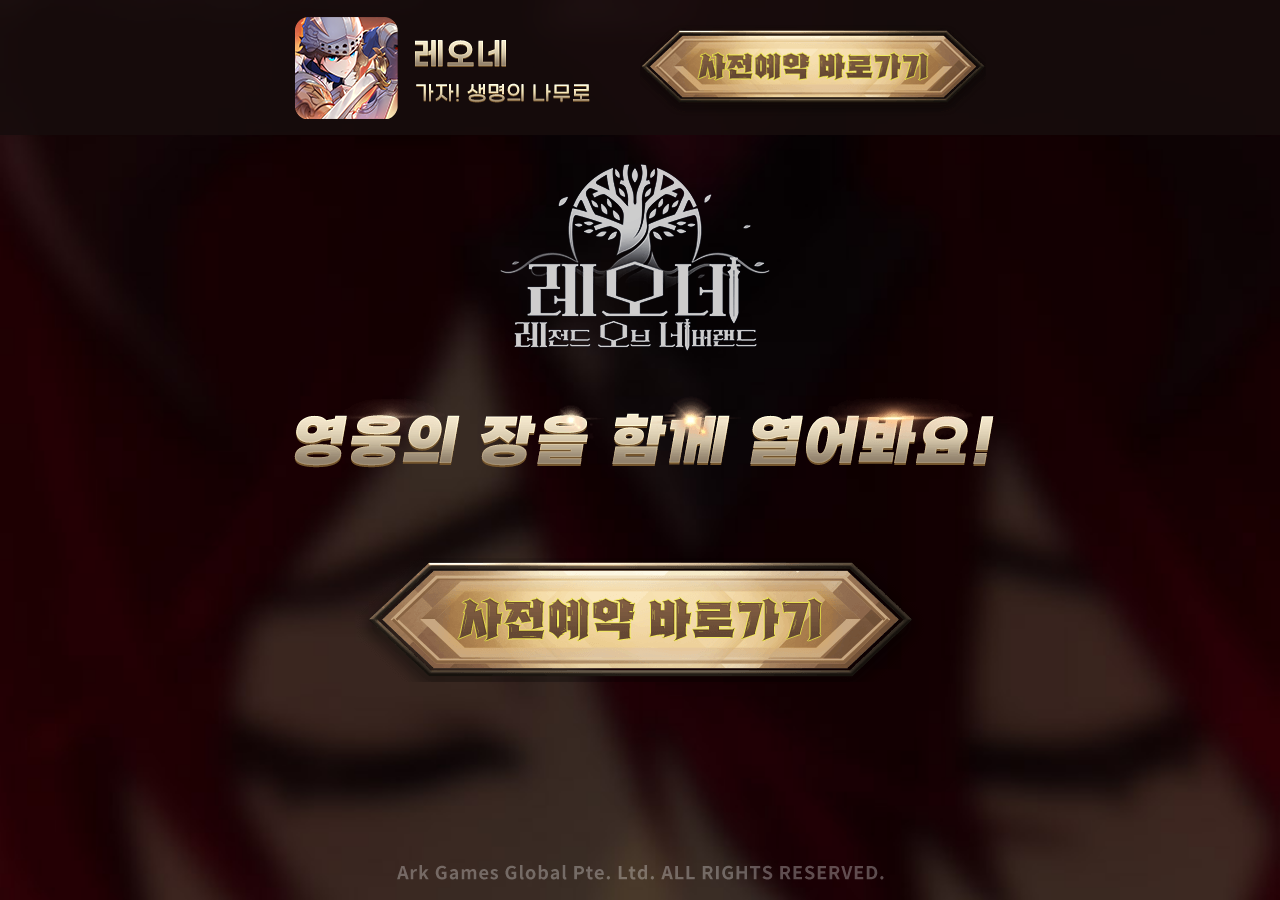
==== index.html @ 6c40077b "2" ====
﻿<!DOCTYPE html>
<html>

<head>
  <meta charset="utf-8">
  <meta http-equiv="X-UA-Compatible" content="IE=edge">
  <meta name="viewport" content="width=device-width, initial-scale=1.0, maximum-scale=1.0, user-scalable=no">
  <link href="css/animate.min.css" rel="stylesheet">
  <link href="css/common.css" rel="stylesheet">
  <link href="css/colorbox.css" rel="stylesheet">
  <link rel="shortcut icon" href="images/favicon.ico"/>
  <title>444레오네: 레전드 오브 네버랜드</title>
  <meta name="keywords" content="" />
  <meta name="description" content="" />
</head>
<body>    
<div class="part1_main">
  <div class="main_show">
    <video x5-video-player-type="h5-page" x5-playsinline="true" webkit-playsinline playsinline muted autoplay loop class="bgvideo video bg-video">
      <source src="media/video_jg.mp4" type="video/mp4">
    </video> 
 
    <div class="part1_header">
      <div class="header_icon"><img src="images/header_icon.png"></div>
      <div class="header_btn_small"><a href="#"><img src="images/header_btn_small.png"></a></div>
    </div>
    <div class="part1_logo animate__animated  animate__zoomIn"><img src="images/part1_logo.png"></div>
    <div class="part1_center">
      <!-- <div class="part1_video_btn animate__animated animate__fadeInUp">
        <a class="part1_video_play video1" id="playbtn" href="https://www.youtube.com/embed/thf3JNxwpdU/?autoplay=1&loop=1;controls=0&amp;showinfo=0&fmt=22"><div><span></span></div></a> 
      </div> -->
      <div class="part1_solgen  animate__animated animate__fadeInUp" ><img src="images/part1_solgen.png"></div>
      <div class="part1_btn ani  animate__animated animate__fadeInUp"  swiper-animate-effect="fadeInDown" swiper-animate-duration="0.5S" swiper-animate-delay="0.45s">
        <a href="#"><img src="images/part1_btn.png"></a>
      </div>
    </div>
  
    <div class="part1_footer"><img src="images/part1_footer.png"></div>
  </div>
</div>  
  <script src="js/jquery-3.4.1.min.js"></script>
  <script src="js/qiehuan.js"></script>
  <script src="js/jquery.colorbox.js"></script>
</body>
</html>
---- css/common.css ----
*{margin:0;padding:0;box-sizing:border-box}
ul{list-style:none}
ul,ol,li{list-style:none;margin:0;padding:0}
h1,h2,h3,h4,h5,h6{font-weight:normal}
button{border:none;outline:none}
a{margin:0;padding:0;border:0;text-decoration:none;outline:none;border:none}
ins{background-color:#ff9;color:#000;text-decoration:none}
mark{background-color:#ff9;color:#000;font-style:italic;font-weight:bold}
del{text-decoration:line-through}
input,select,textarea{vertical-align:middle;border:none;margin:0;padding:0;outline:none}
input:focus,.select:focus,textarea:focus{outline:none}
textarea,select,input{-webkit-appearance:none;-moz-appearance:none;-o-appearance:none;-ms-appearance:none;appearance:none}
em{font-style:normal}
.hidden{display:none}
hr{line-height:1;height:1px;background:none;border-top:1px dashed #9F9F9F;border-bottom:1px dashed #fff}
img{border:0;margin:0;padding:0}
html{min-height:100%;overflow:auto;position:relative;z-index:1;background:#fff;}
a{text-decoration:none;cursor:pointer}
.clearfix:before,.clearfix:after{display:table;content:""}
.clearfix:after{clear:both}
.clearfix{*zoom:1}
h2.mr_4{margin-bottom:40px}
input::-webkit-input-placeholder{color:#b57a65}
input::-moz-placeholder{color:#b57a65}
input:-moz-placeholder{color:#b57a65}
input:-ms-input-placeholder{color:#b57a65}
input[type=number]{-moz-appearance:textfield}
input[type=number]::-webkit-inner-spin-button,input[type=number]::-webkit-outer-spin-button{-webkit-appearance:none}
::-webkit-scrollbar{width:10px}
::-webkit-scrollbar-track{background-color:rgba(0,0,0,0.3);width:10px;height:100%;padding:100px}
::-webkit-scrollbar-thumb{background:#fff;height:20%;border-radius:10px}
.hand{cursor:pointer;transition:all .6s;}
body{position:relative;-webkit-text-size-adjust:none;color:#fff;font-size:24px;}
html,body{ -webkit-tap-highlight-color: transparent;width:100%;height:100%;overflow-x: hidden; }/*åŽ»é™¤appleè®¾å¤‡ç‚¹å‡»åº•è‰²*/

/*part*/
.part1_main{position:relative;height:100%;width:100%;background:#fff;overflow:hidden;}
.main_show{width:100%;height:100%;background:url(../images/phone_part01.jpg) no-repeat;background-size:cover; position: relative;} 
.bg-video{width:100%;height:100%;display:block;position:absolute;top:0;left:0;object-fit:cover;}

.part1_header{background:rgba(23,12,12,0.88);height:1.35rem; position: absolute; top:0;left:0;width:100%;display: flex; justify-content: center; align-items: center;}
.header_icon{height:1.08rem;}
.header_icon img{width:3.26rem;height:1.08rem;margin-right: 0.2rem; }
.header_btn_small img{width:3.46rem;height:1.05rem;}

.part1_logo{position: absolute; top:1.2rem;width:3.11rem;left:50%;margin-left:-1.55rem;
  --animate-duration: 1s;
  --animate-delay: 0s;}
.part1_logo img{width:3.11rem;height:2.63rem;}

.part1_center{position: absolute;width:7.5rem;display: flex; justify-content: center;left:50%;margin-left:-3.75rem;bottom:2.18rem;flex-direction: column;}
.part1_solgen{width:7.5rem;margin-bottom:0.5rem;
  --animate-duration: 2s;
  --animate-delay: 0.4s;}
.part1_solgen  img{width:7.5rem;height:1.08rem;}
/* .part1_video_play{width:7.5rem;height:1.42rem;overflow:hidden;cursor:pointer;background: url(../images/part1_video_play_bg.png) no-repeat center center;background-size: 100% 100%}
.part1_video_play:hover{background: url(../images/part1_video_play_bg.png) no-repeat center center;background-size: 100% 100%;transform:scale(1.1);transition: all 0.3s;}
.part1_video_play span{display: block;width:7.5rem;height:1.42rem;background: url(../images/part1_video_play_btn.png) no-repeat center center;background-size: 100% 100%;-webkit-animation:circle 5s infinite linear;animation:circle 5s infinite linear;}
.part1_video_btn{position: relative;width:7.5rem;height:1.42rem;display: flex;justify-content: center;margin-bottom: 0.3rem;
  --animate-duration: 2s;
  --animate-delay: 0.6s;
} */
.part1_btn{width:7.5rem;height: 1.24rem;
  --animate-duration: 2s;
  --animate-delay: 0.8s;}
.part1_btn  img{width:7.5rem;height: 1.24rem;-webkit-animation: magnify .6s linear infinite alternate;	-moz-animation: magnify .6s linear infinite alternate;	animation: magnify .6s linear infinite alternate;}
.part1_footer{position:absolute;width:7.5rem;display: flex; justify-content: center;bottom:0rem; left:50%;margin-left:-3.75rem;}
.part1_footer img{width:7.5rem;height:0.51rem;}



/* animation: arrowAn 0.8s infinite; */

.part1_btn img{
-webkit-animation: magnify .6s linear infinite alternate;
-moz-animation: magnify .6s linear infinite alternate;
animation: magnify .6s linear infinite alternate;
}

@-webkit-keyframes magnify {
  0% {
  -webkit-transform: scale(0.96);
}
100% {
  -webkit-transform: scale(1);
}
}
@-moz-keyframes magnify {
  0% {
  -moz-transform: scale(1);
}
100% {
  -moz-transform: scale(0.96);
}
}
@keyframes magnify {
  0% {
  transform: scale(1);
}
100% {
  transform: scale(0.96);
}
}

@keyframes arrowAn {
  0%,100% {opacity:0.8;transform:translateY(0.1rem);}
  50% {opacity:1; transform:translateY(0);}
}
@-webkit-keyframes circle{0%{ transform:rotate(0deg); }100%{ transform:rotate(360deg); }}
@keyframes circle{0%{ transform:rotate(0deg); }100%{ transform:rotate(360deg); }}

@keyframes circleAn {
  100% {transform:rotate(720deg);}
}
---- css/colorbox.css ----
/*
    Colorbox Core Style:
    The following CSS is consistent between example themes and should not be altered.
*/
#colorbox, #cboxOverlay, #cboxWrapper{position:absolute; top:0; left:0; z-index:999999; overflow:hidden; -webkit-transform: translate3d(0,0,0);}
#cboxWrapper {max-width:none;}
#cboxOverlay{position:fixed; width:100%; height:100%;}
#cboxMiddleLeft, #cboxBottomLeft{clear:left;}
#cboxContent{position:relative;}
#cboxLoadedContent{overflow:hidden; -webkit-overflow-scrolling: touch;}
#cboxTitle{margin:0;}
#cboxLoadingOverlay, #cboxLoadingGraphic{position:absolute; top:0; left:0; width:100%; height:100%;}
#cboxPrevious, #cboxNext, #cboxClose, #cboxSlideshow{cursor:pointer;}
.cboxPhoto{float:left; margin:auto; border:0; display:block; max-width:none; -ms-interpolation-mode:bicubic;}
.cboxIframe{width:100%; height:100%; display:block; border:0; padding:0; margin:0;}
#colorbox, #cboxContent, #cboxLoadedContent{box-sizing:content-box; -moz-box-sizing:content-box; -webkit-box-sizing:content-box;}

/* 
    User Style:
    Change the following styles to modify the appearance of Colorbox.  They are
    ordered & tabbed in a way that represents the nesting of the generated HTML.
*/
#cboxOverlay{background:#000; opacity: 0.9; filter: alpha(opacity = 90);}
#colorbox{outline:0;}
    #cboxContent{margin-top:32px; overflow:visible;/* background:#000;*/}
      /*  .cboxIframe{background:#fff;}*/
        #cboxError{padding:50px; border:1px solid #ccc;}
        #cboxLoadedContent{/*background:#000;*/ padding:1px;}
        #cboxLoadingGraphic{background:url(images/loading.gif) no-repeat center center;}
        #cboxLoadingOverlay{background:#000;}
        #cboxTitle{position:absolute; top:-22px; left:0; color:#000;}
        #cboxCurrent{position:absolute; top:-22px; right:205px; text-indent:-9999px;}

        /* these elements are buttons, and may need to have additional styles reset to avoid unwanted base styles */
        #cboxPrevious, #cboxNext, #cboxSlideshow, #cboxClose {border:0; padding:0; margin:0; overflow:visible; text-indent:-9999px; width:20px; height:20px; position:absolute; top:-20px; background: url(../images/controls.png) no-repeat 0 0;}
        
        /* avoid outlines on :active (mouseclick), but preserve outlines on :focus (tabbed navigating) */
        #cboxPrevious:active, #cboxNext:active, #cboxSlideshow:active, #cboxClose:active {outline:0;}

        #cboxPrevious{background-position:0px 0px; right:44px;}
        #cboxPrevious:hover{background-position:0px -25px;}
        #cboxNext{background-position:-25px 0px; right:22px;}
        #cboxNext:hover{background-position:-25px -25px;}
        #cboxClose{background-position:-50px 0px; right:0;}
        #cboxClose:hover{background-position:-50px -25px;}
        .cboxSlideshow_on #cboxPrevious, .cboxSlideshow_off #cboxPrevious{right:66px;}
        .cboxSlideshow_on #cboxSlideshow{background-position:-75px -25px; right:44px;}
        .cboxSlideshow_on #cboxSlideshow:hover{background-position:-100px -25px;}
        .cboxSlideshow_off #cboxSlideshow{background-position:-100px 0px; right:44px;}
        .cboxSlideshow_off #cboxSlideshow:hover{background-position:-75px -25px;}
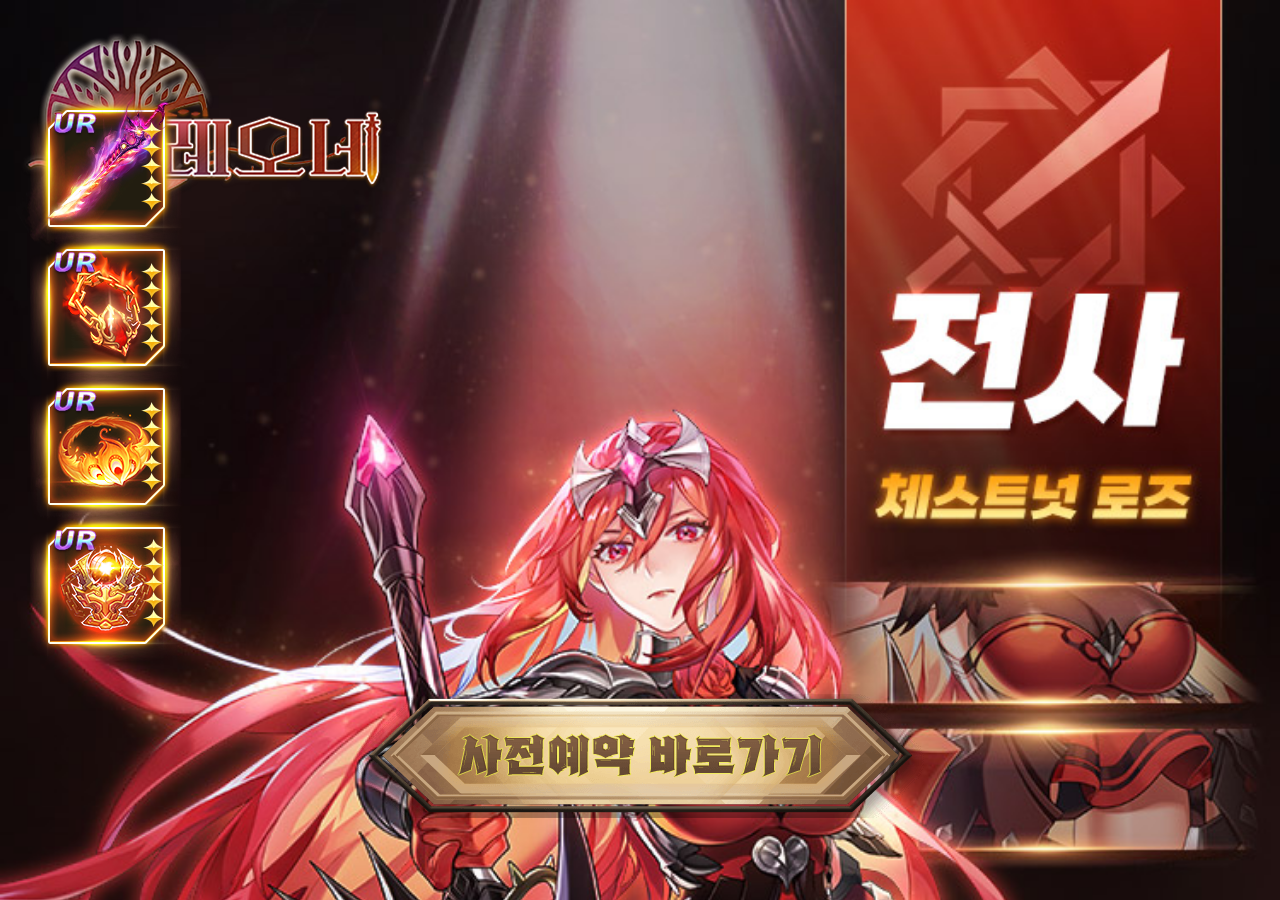
==== commit 3088eda5: "2" ====
--- a/index.html
+++ b/index.html
@@ -9,33 +9,20 @@
   <link href="css/common.css" rel="stylesheet">
   <link href="css/colorbox.css" rel="stylesheet">
   <link rel="shortcut icon" href="images/favicon.ico"/>
-  <title>444레오네: 레전드 오브 네버랜드</title>
+  <title>레오네: 레전드 오브 네버랜드</title>
   <meta name="keywords" content="" />
   <meta name="description" content="" />
 </head>
 <body>    
 <div class="part1_main">
   <div class="main_show">
-    <video x5-video-player-type="h5-page" x5-playsinline="true" webkit-playsinline playsinline muted autoplay loop class="bgvideo video bg-video">
-      <source src="media/video_jg.mp4" type="video/mp4">
-    </video> 
- 
-    <div class="part1_header">
-      <div class="header_icon"><img src="images/header_icon.png"></div>
-      <div class="header_btn_small"><a href="#"><img src="images/header_btn_small.png"></a></div>
-    </div>
-    <div class="part1_logo animate__animated  animate__zoomIn"><img src="images/part1_logo.png"></div>
+    <div class="part1_logo animate__animated  animate__zoomIn"><img src="images/sly_big_logo.png"></div>
     <div class="part1_center">
-      <!-- <div class="part1_video_btn animate__animated animate__fadeInUp">
-        <a class="part1_video_play video1" id="playbtn" href="https://www.youtube.com/embed/thf3JNxwpdU/?autoplay=1&loop=1;controls=0&amp;showinfo=0&fmt=22"><div><span></span></div></a> 
-      </div> -->
-      <div class="part1_solgen  animate__animated animate__fadeInUp" ><img src="images/part1_solgen.png"></div>
       <div class="part1_btn ani  animate__animated animate__fadeInUp"  swiper-animate-effect="fadeInDown" swiper-animate-duration="0.5S" swiper-animate-delay="0.45s">
         <a href="#"><img src="images/part1_btn.png"></a>
       </div>
     </div>
-  
-    <div class="part1_footer"><img src="images/part1_footer.png"></div>
+    <div class="part1_feature"><img src="images/sly_big_feature.png"></div>
   </div>
 </div>  
   <script src="js/jquery-3.4.1.min.js"></script>
--- a/css/common.css
+++ b/css/common.css
@@ -35,24 +35,30 @@
 
 /*part*/
 .part1_main{position:relative;height:100%;width:100%;background:#fff;overflow:hidden;}
-.main_show{width:100%;height:100%;background:url(../images/phone_part01.jpg) no-repeat;background-size:cover; position: relative;} 
-.bg-video{width:100%;height:100%;display:block;position:absolute;top:0;left:0;object-fit:cover;}
+.main_show{width:100%;height:100%;background:url(../images/sly_big_bg.jpg) no-repeat;background-size:cover; position: relative;} 
+
 
 .part1_header{background:rgba(23,12,12,0.88);height:1.35rem; position: absolute; top:0;left:0;width:100%;display: flex; justify-content: center; align-items: center;}
 .header_icon{height:1.08rem;}
 .header_icon img{width:3.26rem;height:1.08rem;margin-right: 0.2rem; }
 .header_btn_small img{width:3.46rem;height:1.05rem;}
 
-.part1_logo{position: absolute; top:1.2rem;width:3.11rem;left:50%;margin-left:-1.55rem;
+.part1_logo{position: absolute; top:0.26rem;left:0.17rem;
   --animate-duration: 1s;
   --animate-delay: 0s;}
-.part1_logo img{width:3.11rem;height:2.63rem;}
+.part1_logo img{width:3.82rem;height:1.9rem;}
+.part1_feature{position:absolute;width:2.16rem;left:0rem;bottom:2.32rem;}
+.part1_feature img{width:2.16rem;height:5.77rem;}
 
-.part1_center{position: absolute;width:7.5rem;display: flex; justify-content: center;left:50%;margin-left:-3.75rem;bottom:2.18rem;flex-direction: column;}
+
+
+
+
+.part1_center{position: absolute;width:7.5rem;display: flex; justify-content: center;left:50%;margin-left:-3.75rem;bottom:0.82rem;flex-direction: column;}
 .part1_solgen{width:7.5rem;margin-bottom:0.5rem;
   --animate-duration: 2s;
   --animate-delay: 0.4s;}
-.part1_solgen  img{width:7.5rem;height:1.08rem;}
+.part1_solgen  img{width:2.16rem;height:5.77rem;}
 /* .part1_video_play{width:7.5rem;height:1.42rem;overflow:hidden;cursor:pointer;background: url(../images/part1_video_play_bg.png) no-repeat center center;background-size: 100% 100%}
 .part1_video_play:hover{background: url(../images/part1_video_play_bg.png) no-repeat center center;background-size: 100% 100%;transform:scale(1.1);transition: all 0.3s;}
 .part1_video_play span{display: block;width:7.5rem;height:1.42rem;background: url(../images/part1_video_play_btn.png) no-repeat center center;background-size: 100% 100%;-webkit-animation:circle 5s infinite linear;animation:circle 5s infinite linear;}
@@ -64,8 +70,6 @@
   --animate-duration: 2s;
   --animate-delay: 0.8s;}
 .part1_btn  img{width:7.5rem;height: 1.24rem;-webkit-animation: magnify .6s linear infinite alternate;	-moz-animation: magnify .6s linear infinite alternate;	animation: magnify .6s linear infinite alternate;}
-.part1_footer{position:absolute;width:7.5rem;display: flex; justify-content: center;bottom:0rem; left:50%;margin-left:-3.75rem;}
-.part1_footer img{width:7.5rem;height:0.51rem;}
 
 
 
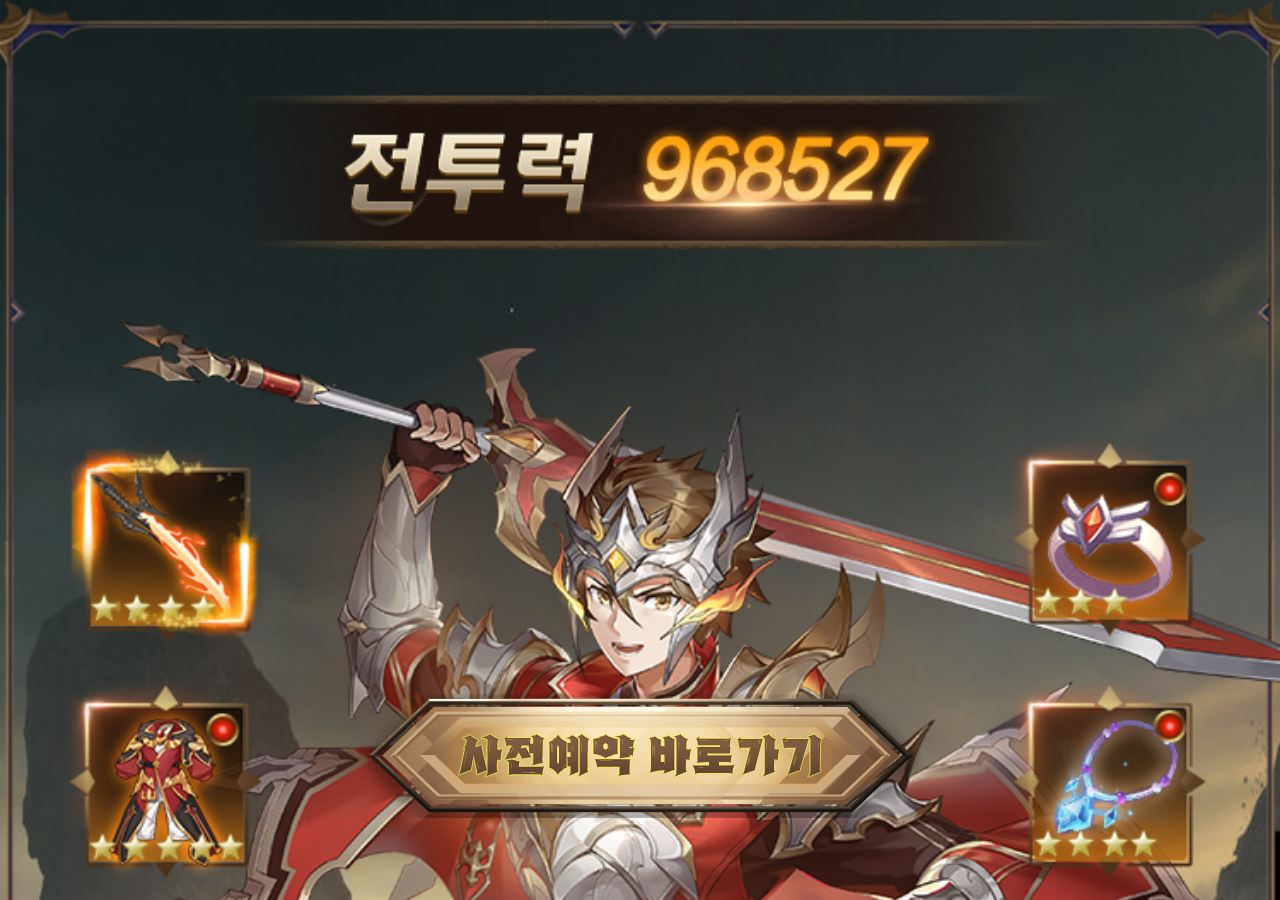
==== commit 9b8fce69: "2" ====
--- a/index.html
+++ b/index.html
@@ -16,13 +16,13 @@
 <body>    
 <div class="part1_main">
   <div class="main_show">
-    <div class="part1_logo animate__animated  animate__zoomIn"><img src="images/sly_big_logo.png"></div>
+    <!-- <div class="part1_logo animate__animated  animate__zoomIn"><img src="images/sly_big_logo.png"></div> -->
     <div class="part1_center">
       <div class="part1_btn ani  animate__animated animate__fadeInUp"  swiper-animate-effect="fadeInDown" swiper-animate-duration="0.5S" swiper-animate-delay="0.45s">
         <a href="#"><img src="images/part1_btn.png"></a>
       </div>
     </div>
-    <div class="part1_feature"><img src="images/sly_big_feature.png"></div>
+    <!-- <div class="part1_feature"><img src="images/sly_big_feature.png"></div> -->
   </div>
 </div>  
   <script src="js/jquery-3.4.1.min.js"></script>
--- a/css/common.css
+++ b/css/common.css
@@ -35,7 +35,7 @@
 
 /*part*/
 .part1_main{position:relative;height:100%;width:100%;background:#fff;overflow:hidden;}
-.main_show{width:100%;height:100%;background:url(../images/sly_big_bg.jpg) no-repeat;background-size:cover; position: relative;} 
+.main_show{width:100%;height:100%;background:url(../images/zs_bg.jpg) no-repeat;background-size:cover; position: relative;} 
 
 
 .part1_header{background:rgba(23,12,12,0.88);height:1.35rem; position: absolute; top:0;left:0;width:100%;display: flex; justify-content: center; align-items: center;}
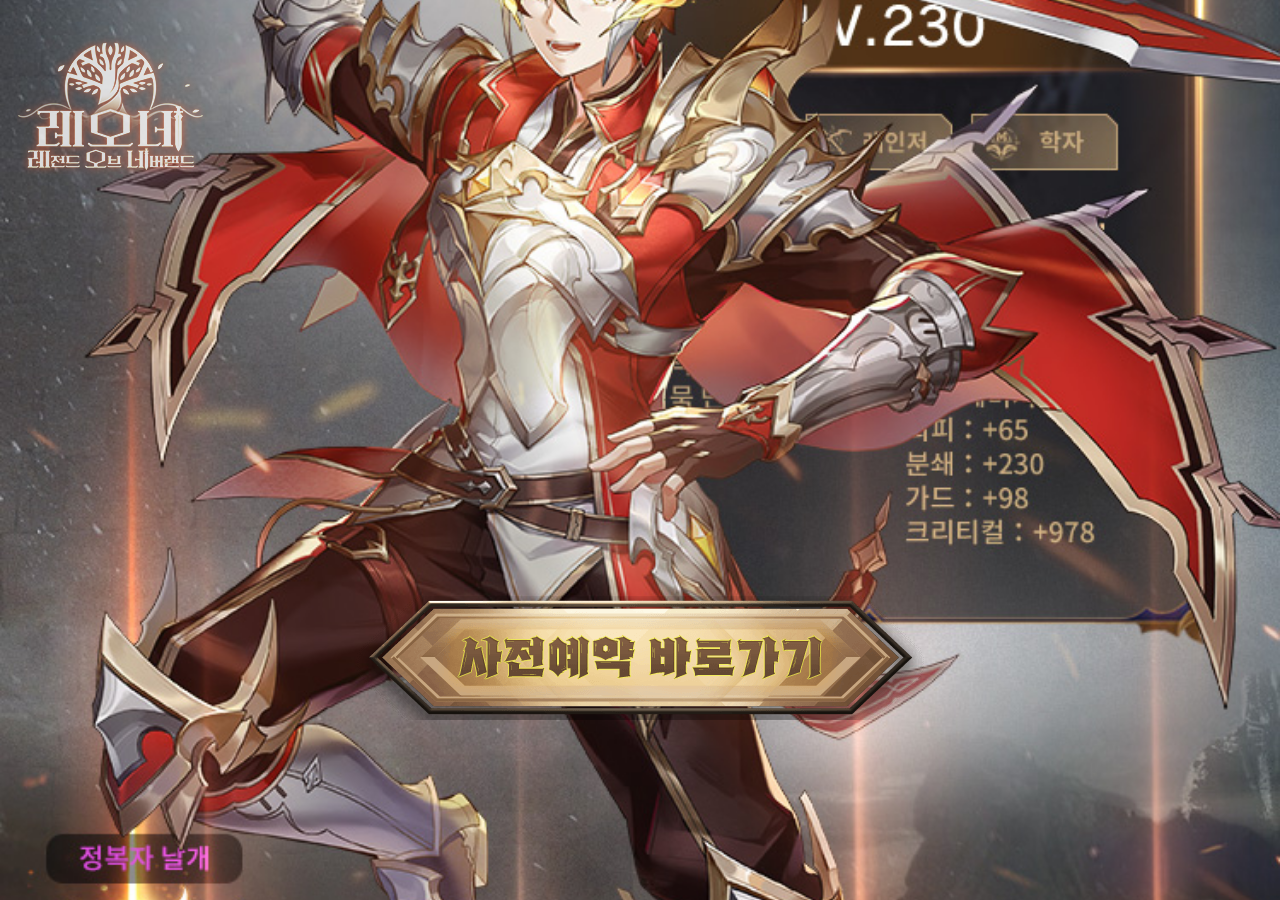
==== commit c2bf0bd9: "2" ====
--- a/index.html
+++ b/index.html
@@ -16,13 +16,12 @@
 <body>    
 <div class="part1_main">
   <div class="main_show">
-    <!-- <div class="part1_logo animate__animated  animate__zoomIn"><img src="images/sly_big_logo.png"></div> -->
+    <div class="part1_logo animate__animated  animate__zoomIn"><img src="images/zs_small_logo.png"></div>
     <div class="part1_center">
       <div class="part1_btn ani  animate__animated animate__fadeInUp"  swiper-animate-effect="fadeInDown" swiper-animate-duration="0.5S" swiper-animate-delay="0.45s">
         <a href="#"><img src="images/part1_btn.png"></a>
       </div>
     </div>
-    <!-- <div class="part1_feature"><img src="images/sly_big_feature.png"></div> -->
   </div>
 </div>  
   <script src="js/jquery-3.4.1.min.js"></script>
--- a/css/common.css
+++ b/css/common.css
@@ -35,7 +35,7 @@
 
 /*part*/
 .part1_main{position:relative;height:100%;width:100%;background:#fff;overflow:hidden;}
-.main_show{width:100%;height:100%;background:url(../images/zs_bg.jpg) no-repeat;background-size:cover; position: relative;} 
+.main_show{width:100%;height:100%;background:url(../images/zs_small_bg.jpg) no-repeat;background-size:cover; position: relative;background-position: center center;} 
 
 
 .part1_header{background:rgba(23,12,12,0.88);height:1.35rem; position: absolute; top:0;left:0;width:100%;display: flex; justify-content: center; align-items: center;}
@@ -46,7 +46,7 @@
 .part1_logo{position: absolute; top:0.26rem;left:0.17rem;
   --animate-duration: 1s;
   --animate-delay: 0s;}
-.part1_logo img{width:3.82rem;height:1.9rem;}
+.part1_logo img{width:1.91rem;height:1.54rem;}
 .part1_feature{position:absolute;width:2.16rem;left:0rem;bottom:2.32rem;}
 .part1_feature img{width:2.16rem;height:5.77rem;}
 
@@ -54,7 +54,7 @@
 
 
 
-.part1_center{position: absolute;width:7.5rem;display: flex; justify-content: center;left:50%;margin-left:-3.75rem;bottom:0.82rem;flex-direction: column;}
+.part1_center{position: absolute;width:7.5rem;display: flex; justify-content: center;left:50%;margin-left:-3.75rem;bottom:20%;flex-direction: column;height: 1.24rem;}
 .part1_solgen{width:7.5rem;margin-bottom:0.5rem;
   --animate-duration: 2s;
   --animate-delay: 0.4s;}
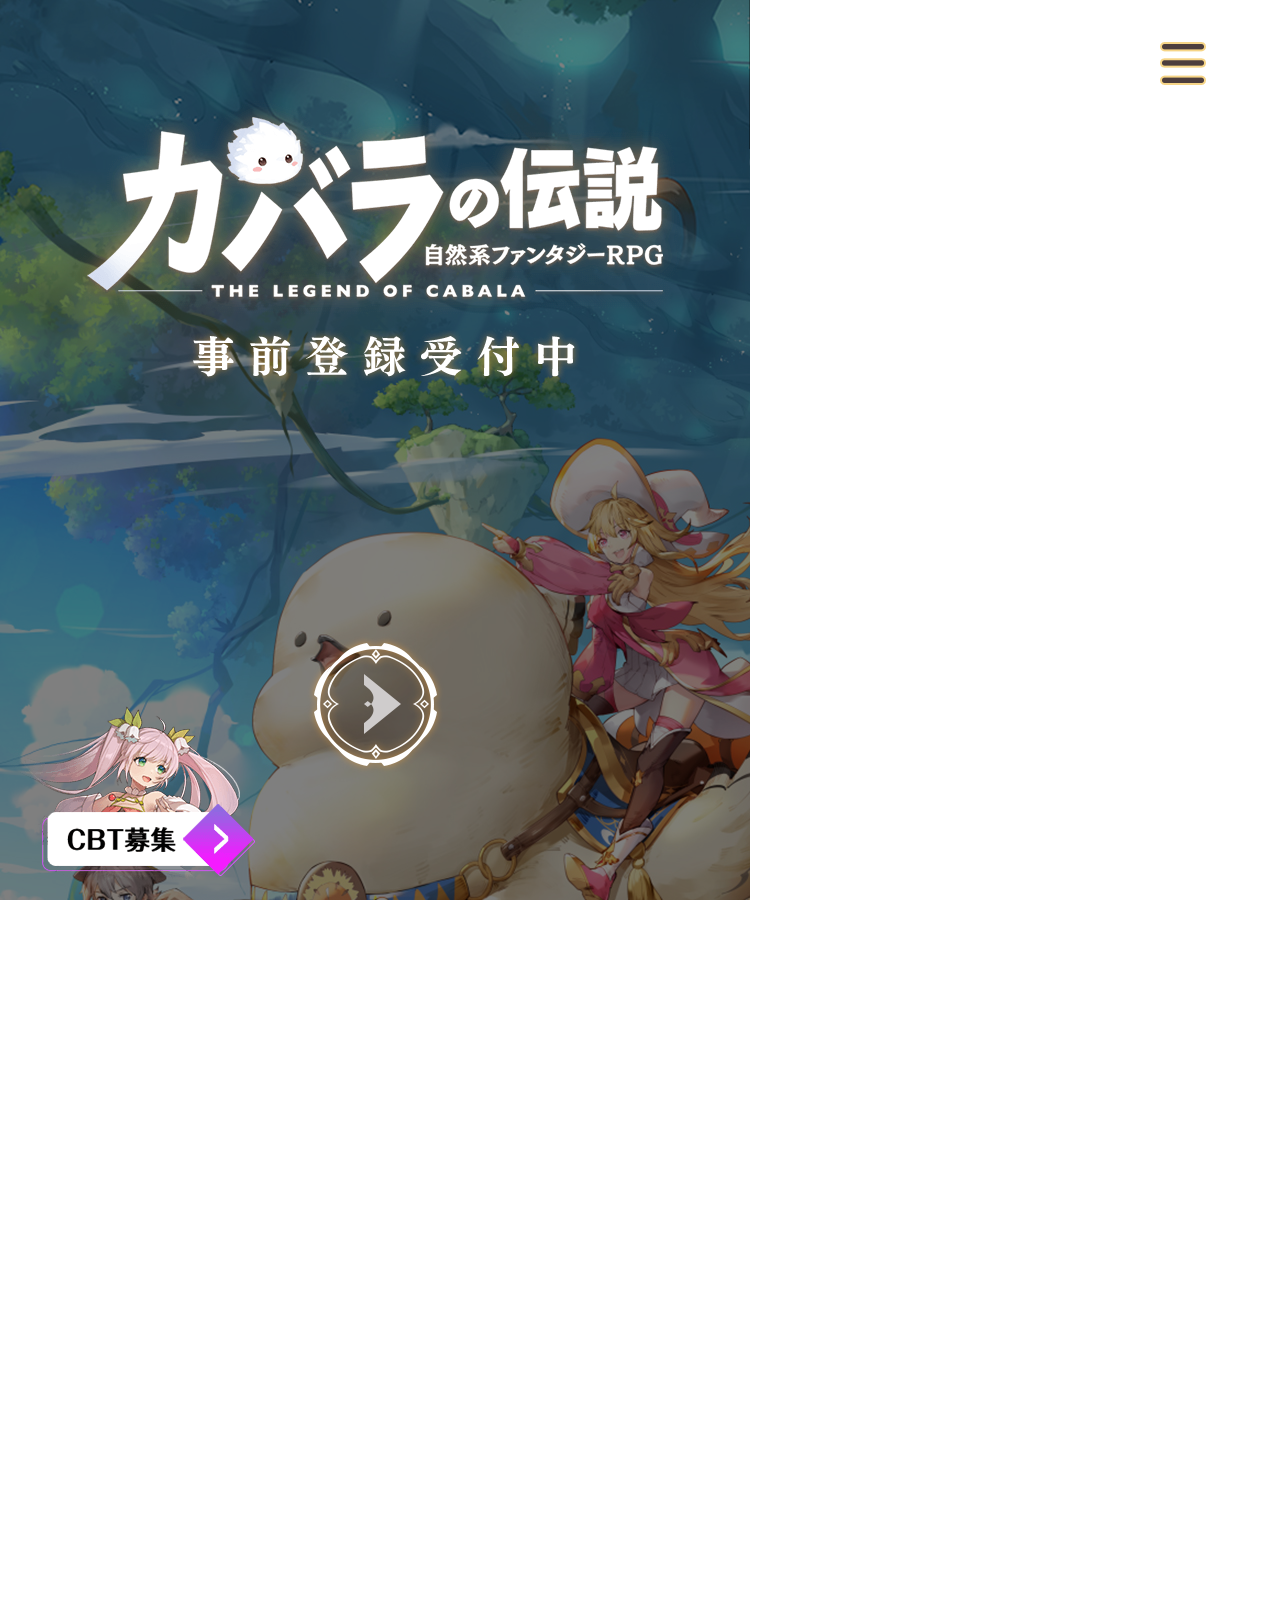
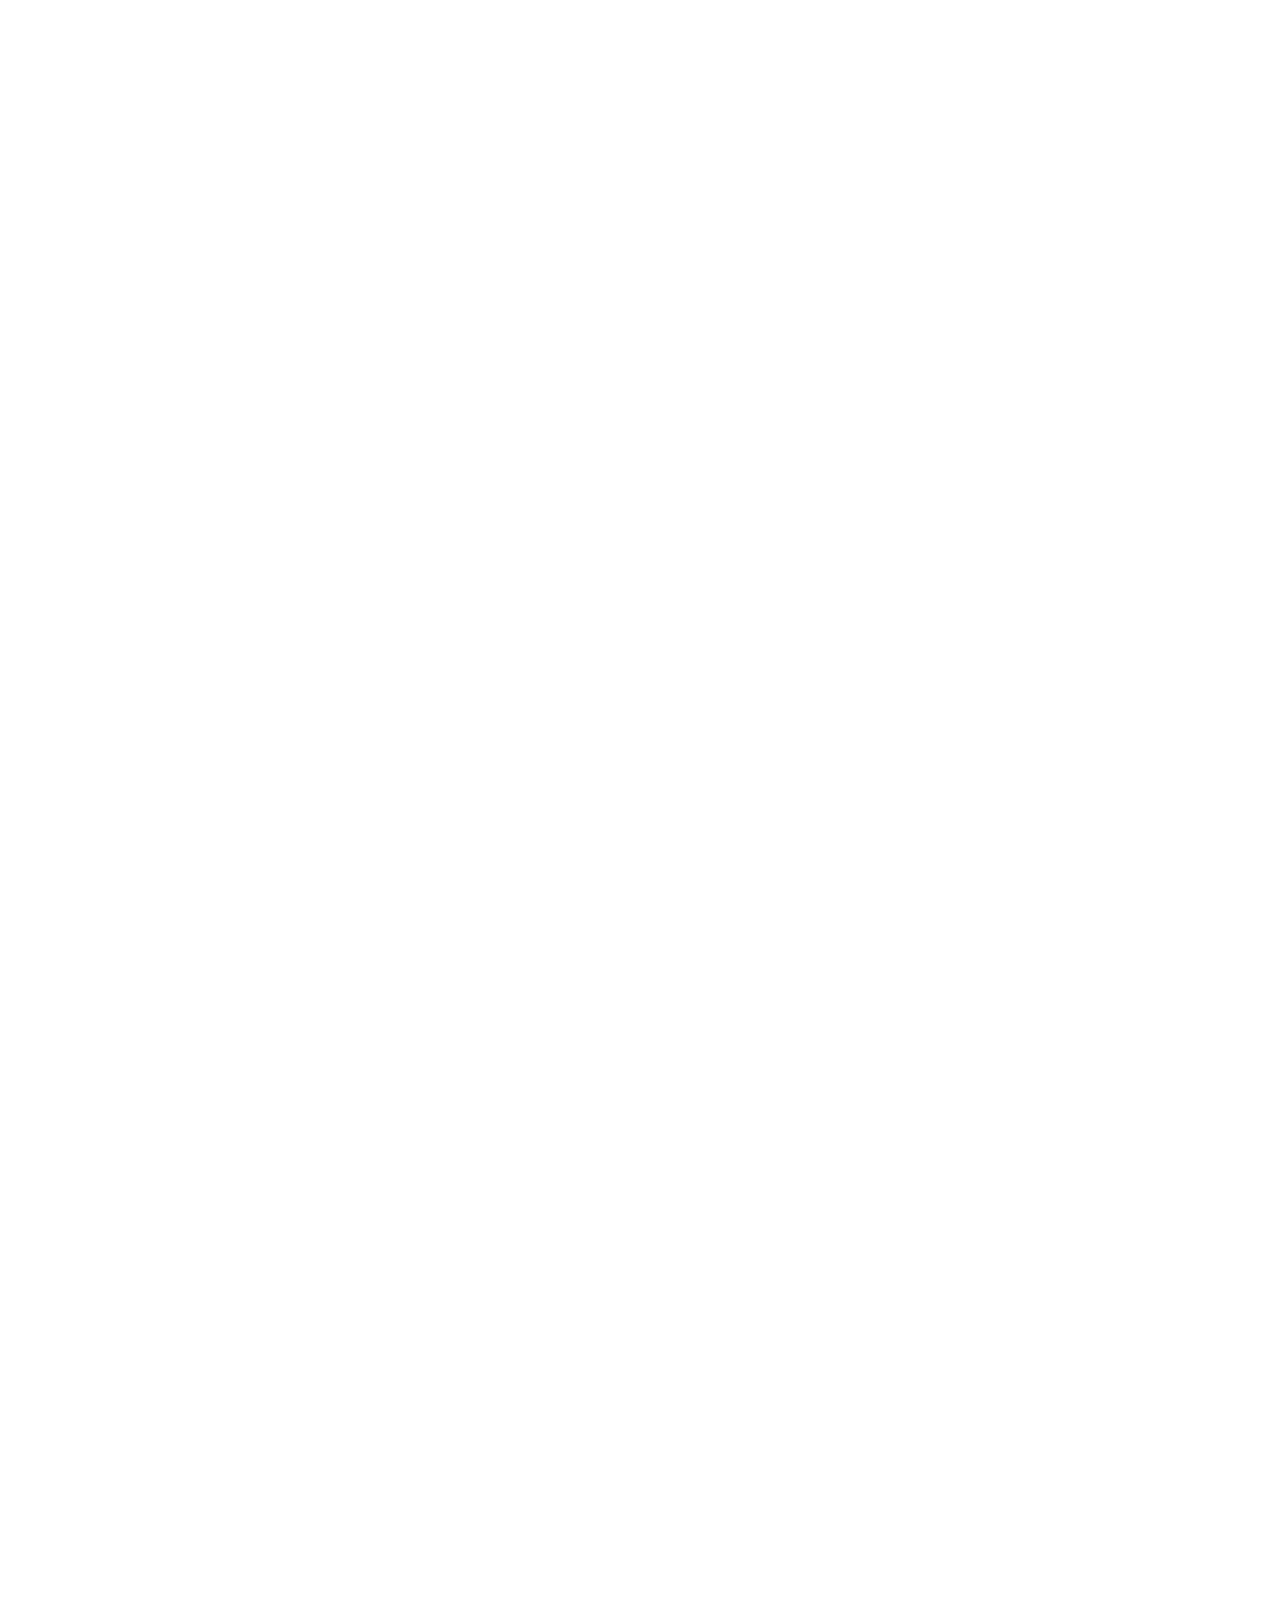
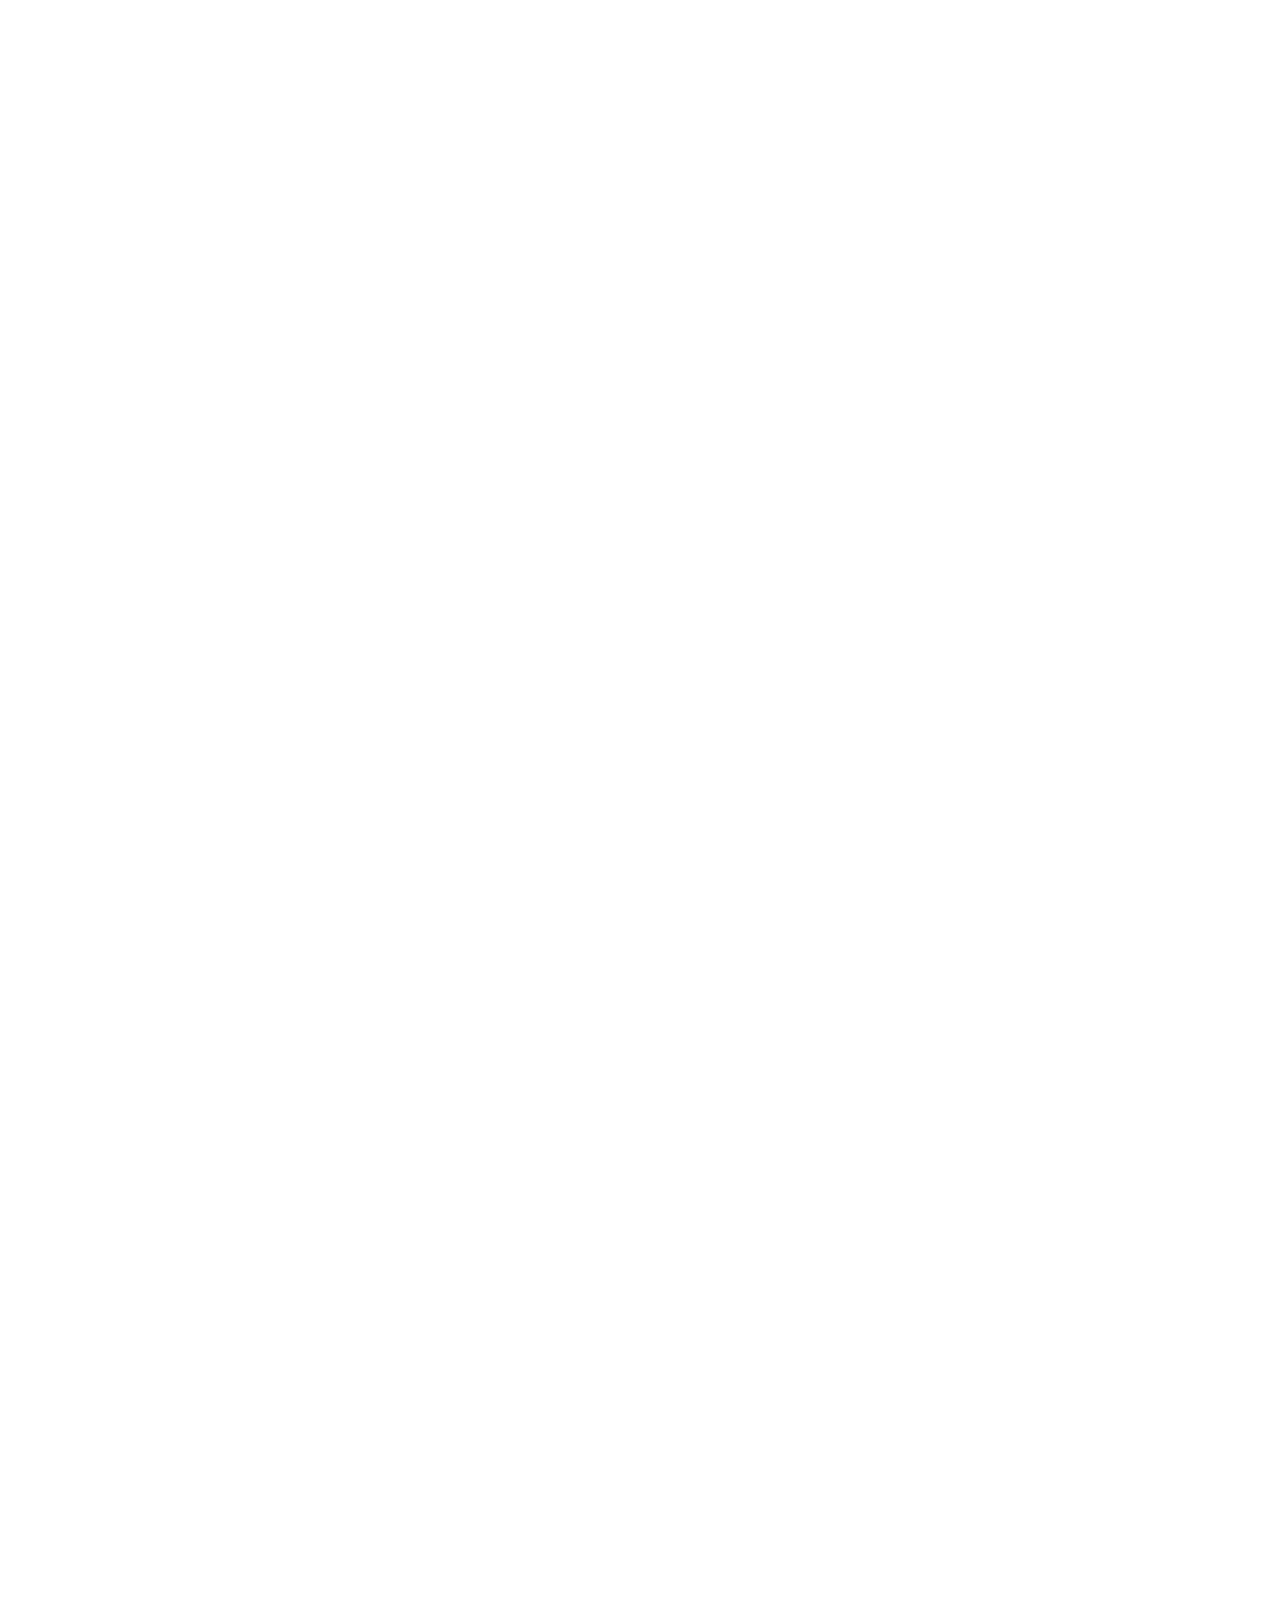
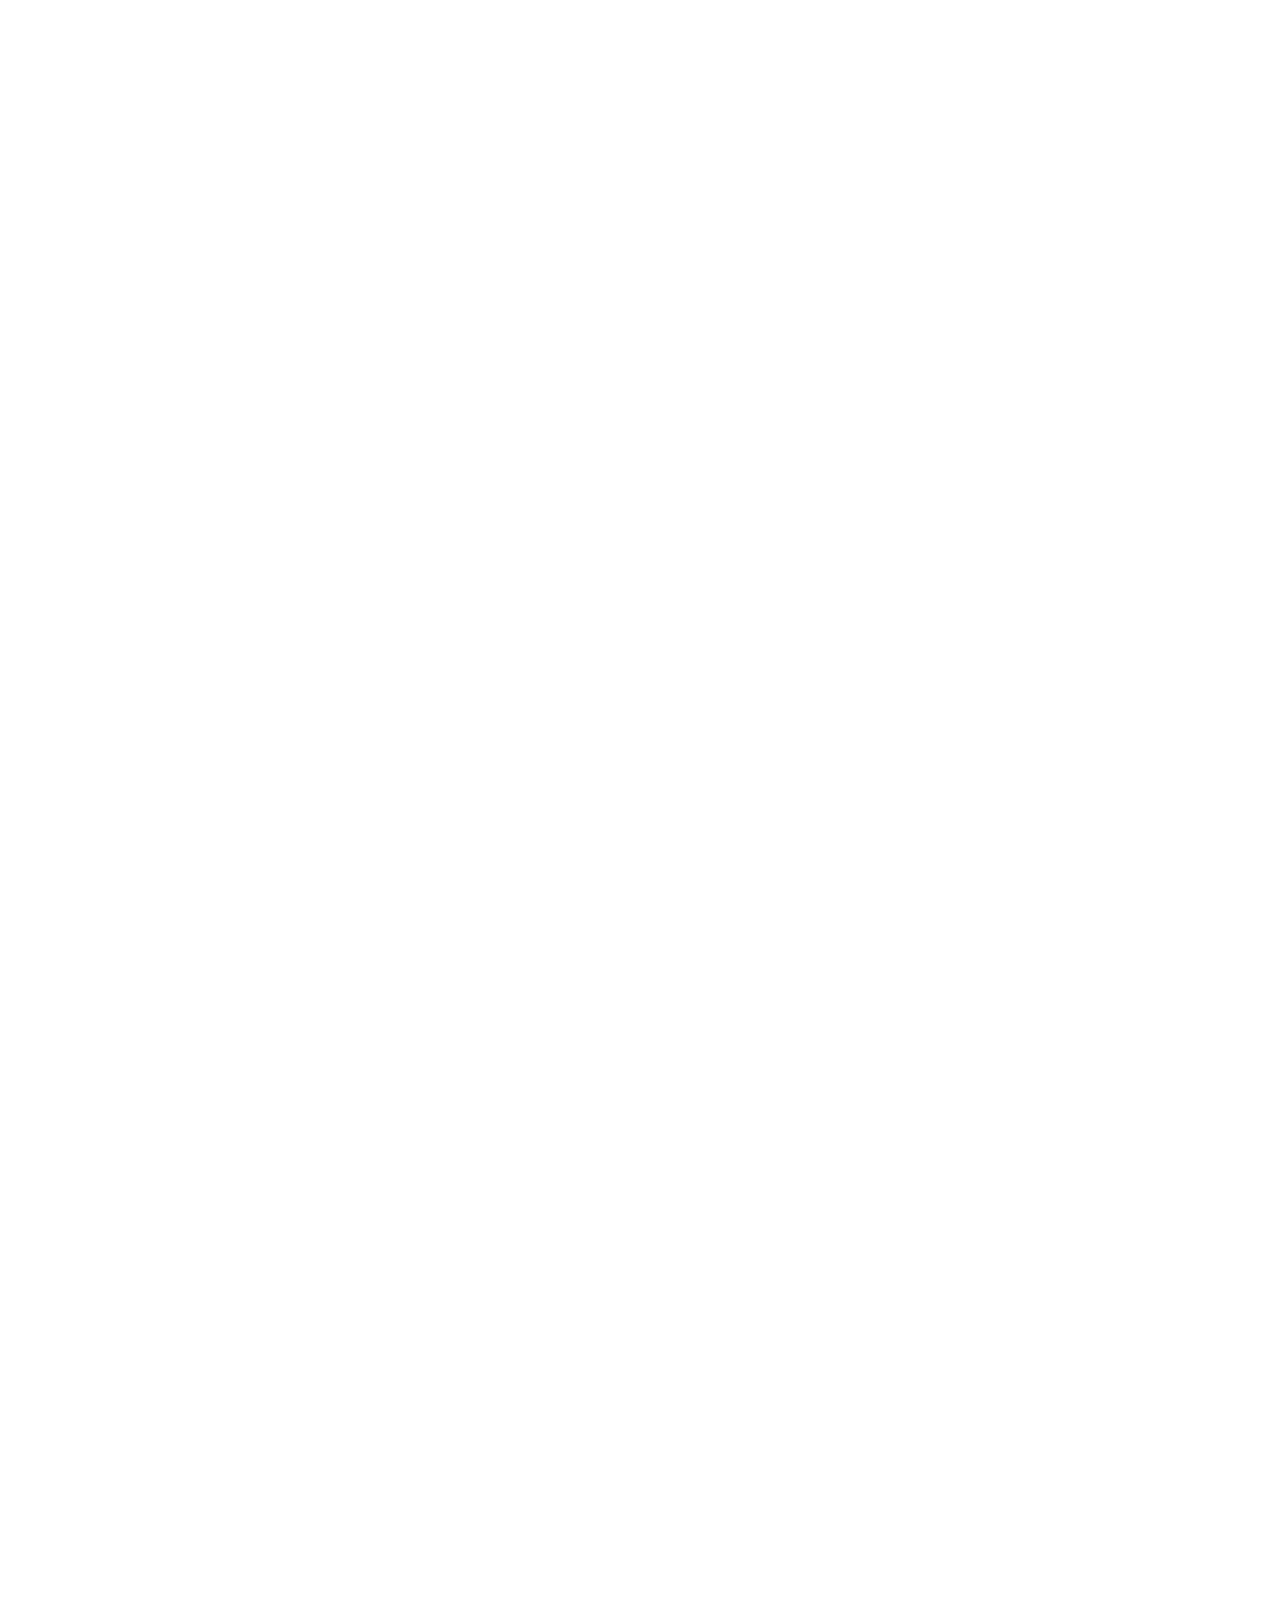
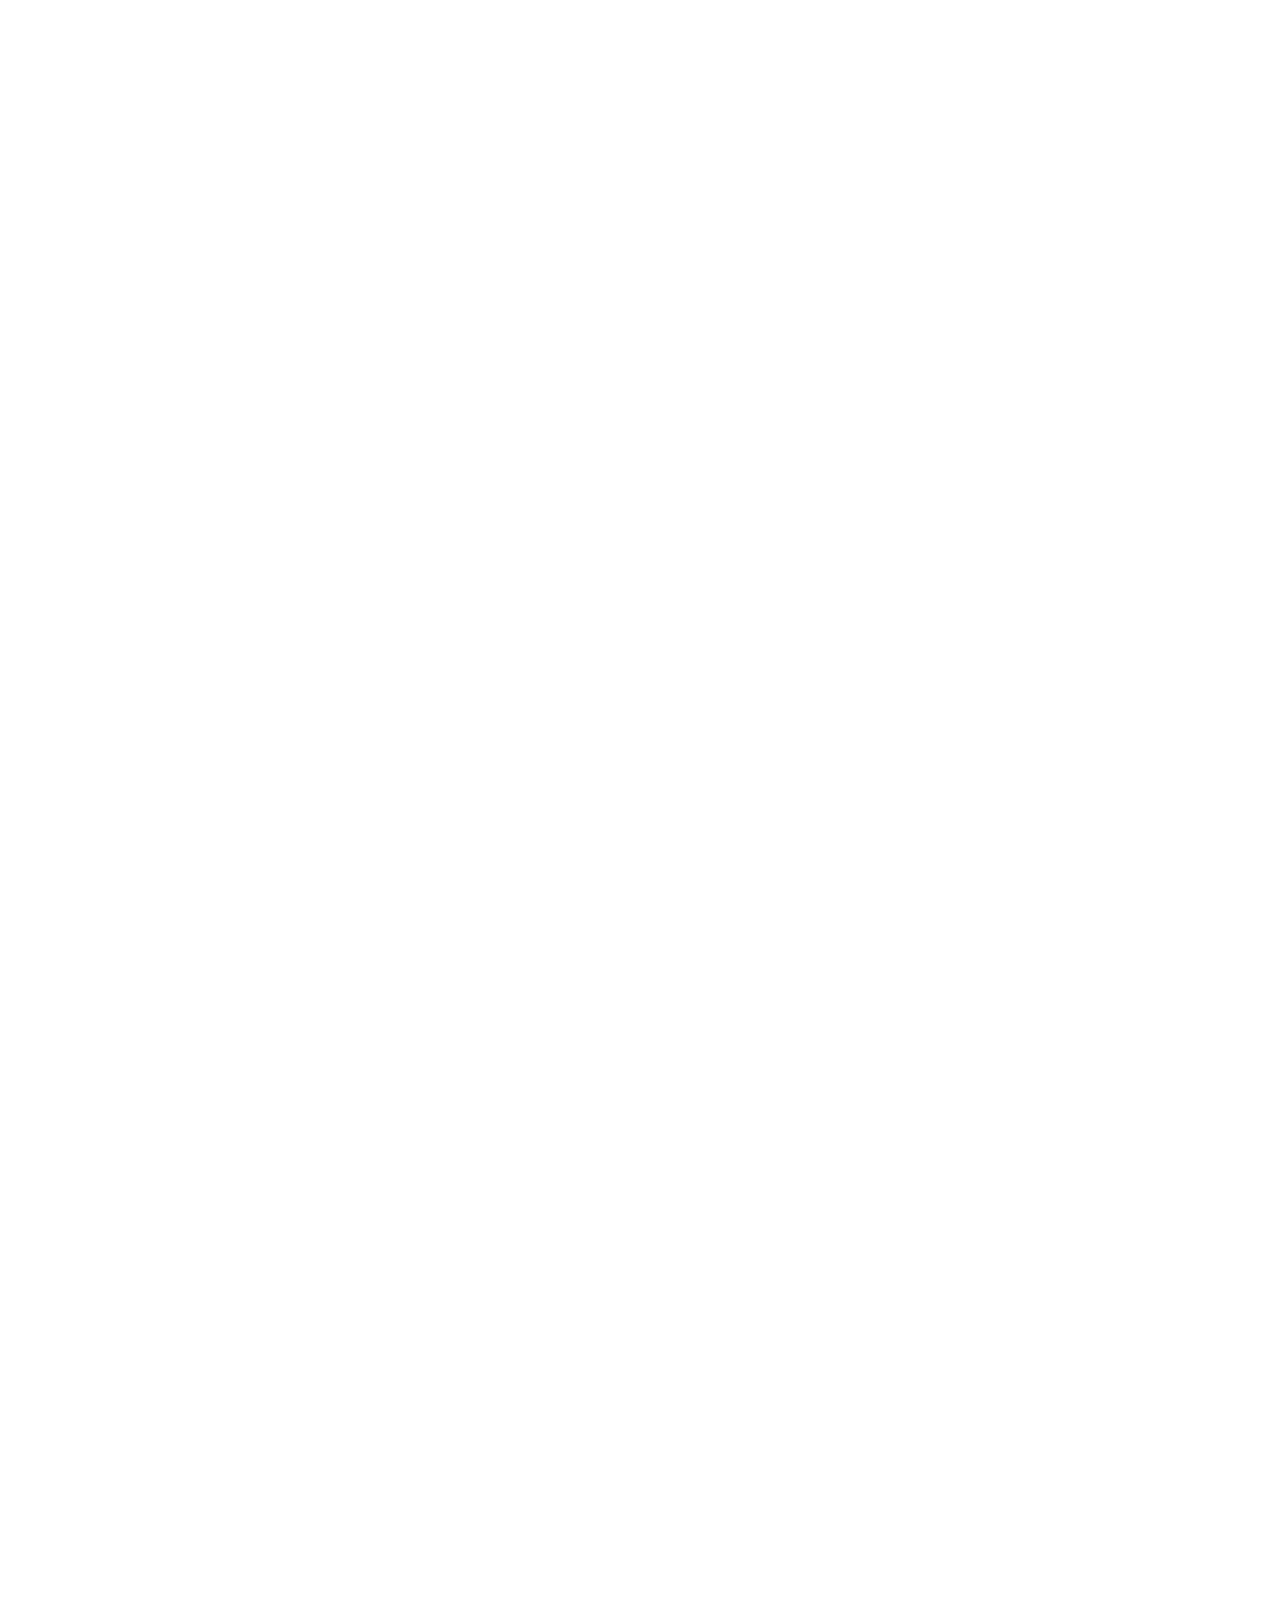
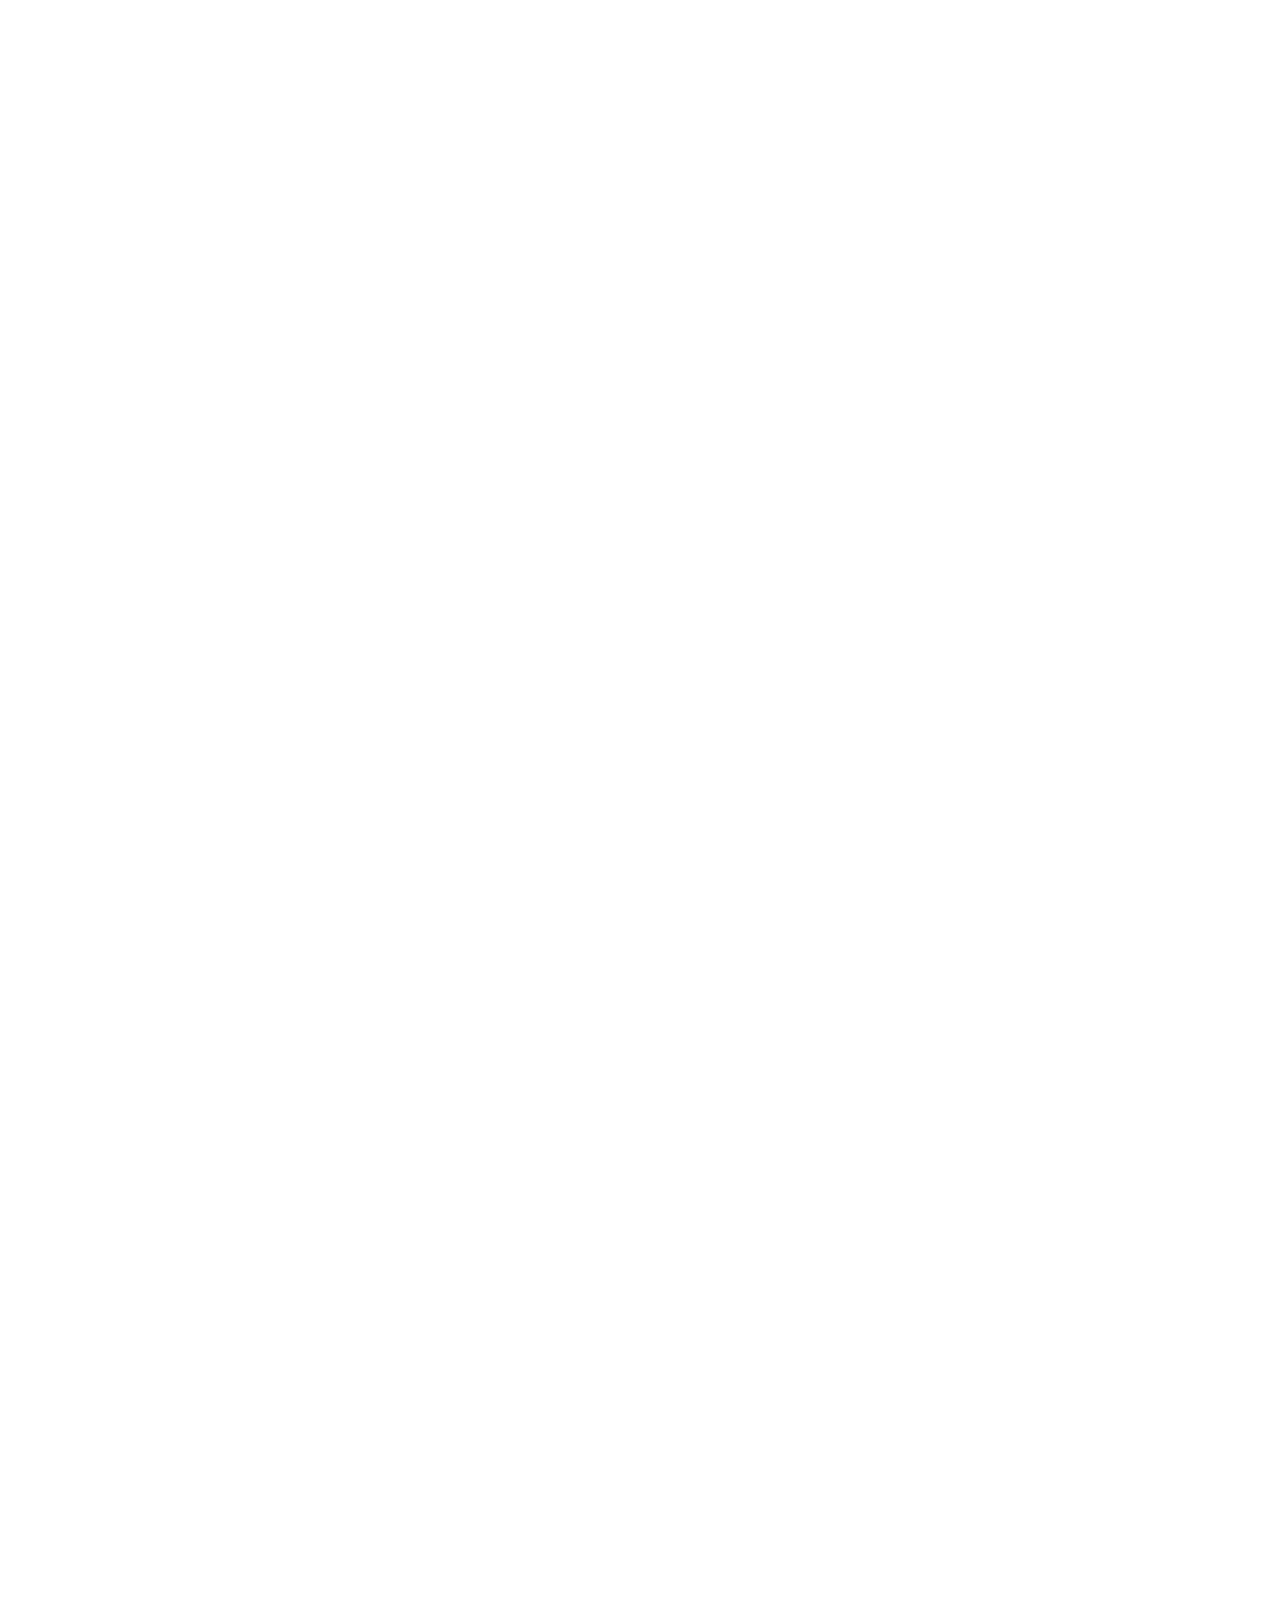
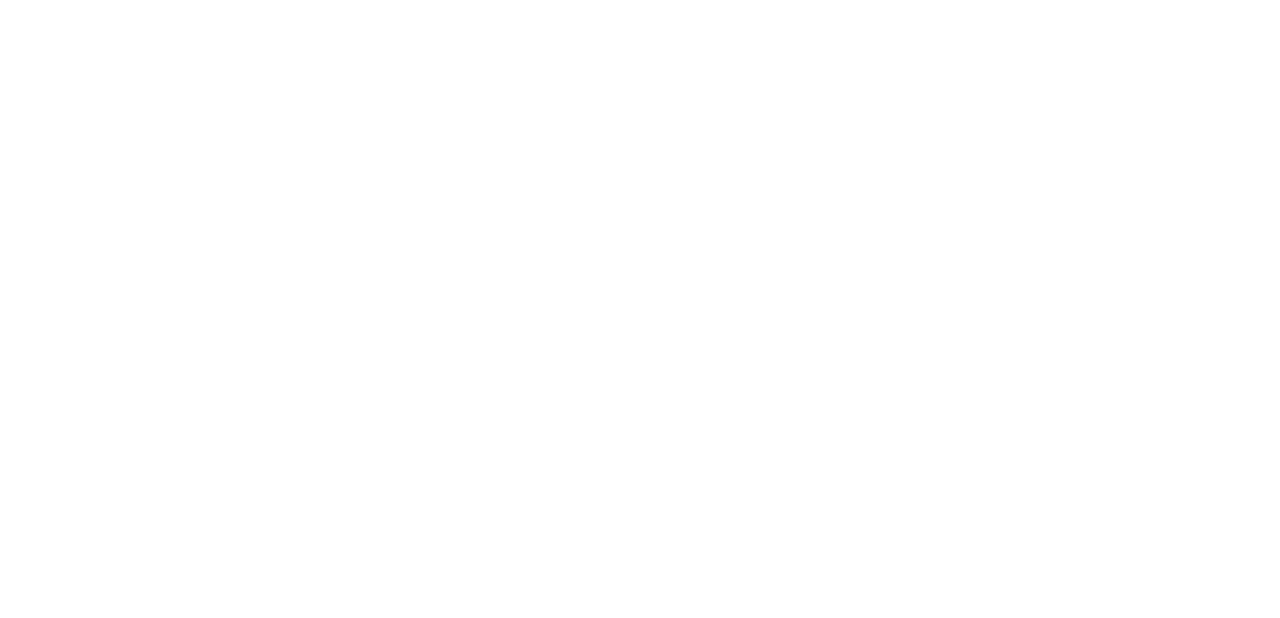
==== commit f1c0bab8: "2" ====
--- a/index.html
+++ b/index.html
@@ -5,27 +5,519 @@
   <meta charset="utf-8">
   <meta http-equiv="X-UA-Compatible" content="IE=edge">
   <meta name="viewport" content="width=device-width, initial-scale=1.0, maximum-scale=1.0, user-scalable=no">
-  <link href="css/animate.min.css" rel="stylesheet">
+  <link href="css/swiper.min.css" rel="stylesheet">
   <link href="css/common.css" rel="stylesheet">
   <link href="css/colorbox.css" rel="stylesheet">
   <link rel="shortcut icon" href="images/favicon.ico"/>
-  <title>레오네: 레전드 오브 네버랜드</title>
+  <title>カバラの伝説</title>
   <meta name="keywords" content="" />
   <meta name="description" content="" />
+  <link rel="shortcut icon" href="images/favicon.ico"/>
 </head>
-<body>    
-<div class="part1_main">
-  <div class="main_show">
-    <div class="part1_logo animate__animated  animate__zoomIn"><img src="images/zs_small_logo.png"></div>
-    <div class="part1_center">
-      <div class="part1_btn ani  animate__animated animate__fadeInUp"  swiper-animate-effect="fadeInDown" swiper-animate-duration="0.5S" swiper-animate-delay="0.45s">
-        <a href="#"><img src="images/part1_btn.png"></a>
+
+<body>
+<!--蒙层--> 
+<div class="masked" id="masked"></div>
+<!--email弹窗-->
+<div class="part1_tc_email" id="tc_succes_big" style="display: none;"> 
+  <div class="tc_email_bg">
+    <div class="closed"><img src="images/tc_closed.png" alt=""></div>
+    <div class="email_wrap">
+      <div class="email_input" >
+        <P><input name="mobile" type="text"  class="email_content" value=""/></P>
+      </div>
+      <div class="email_btn">
+        <a href="javascript:void(0)"><img src="images/part1_tc_btn.png"></a>
       </div>
     </div>
+  </div>   
+</div> 
+<!--点击応募する对应弹窗-->
+<div class="part3_tc_success"  style="display: none;"> 
+  <div class="part3_tc_bg">
+    <div class="closed"><img src="images/tc_closed.png" alt=""></div>
+  </div>   
+</div> 
+<!--footer对应弹窗-->
+<div class="footer_tc_tip"  style="display: none;"> 
+  <div class="footer_tip_bg">
+    <div class="closed"><img src="images/tc_closed.png" alt=""></div>
+  </div>   
+</div> 
+<!--点击首屏幕弹窗内按钮-->
+<div class="part1_tc_denglu"  style="display: none;"> 
+  <div class="part1_tc_denglu_bg">
+    <div class="closed"><img src="images/tc_closed.png" alt=""></div>
+  </div>   
+</div> 
+<!--导航栏--> 
+<div class="nav_box">
+  <div class="nav_box_main">
+      <div class="nav_top">
+          <div class="nav_logo"><img src="images/nav_logo.png"></div>
+          <div class="closed"><img src="images/menu_closed.png"></div>
+      </div> 
+      <div class="nav_btn">
+          <div class="nav_link">
+              <div class="link01  active link"><a href="index.html" target="_blank">トップ  </a></div>
+              <div class="link02 link news"><a href="javascript:void(0)">予約特典  </a></div>
+              <div class="link03 link characters"><a href="javascript:void(0)">CBT募集 </a></div>
+              <div class="link05 link flower"><a href="javascript:void(0)">最新情報 </a></div>
+              <div class="link06 link features"><a href="javascript:void(0)">キャラクター </a></div>
+              <div class="link07 link features"><a href="javascript:void(0)">花精霊</a></div>
+              <div class="link link_ico">
+                <a href="#"><img src="images/nav_twitter.png" alt=""></a>
+                <a href="#"><img src="images/nav_email.png" alt=""></a>
+              </div>
+          </div>
+      </div>
   </div>
-</div>  
+</div>
+<!--menu--> 
+  <div class="common_menu"><img src="images/part1_menu.png"></div>
+  <!--主体内容--> 
+        <!--part1-->
+      <div class="part slide1" id="pro1" name="pro1">
+        <div class="main_show">
+          <div class="part1_masked"></div>
+          <div class="part1_closed" style="display: none;"><img src="images/part1_video_closed.png"></div>
+          <!-- <video id="video" preload="auto" class="bg-video video_hidden" src="media/main.mp4" onmouseover="play_v1(this)" onmouseleave="stop_v1(this)"></video>
+          <video src="media/main.mp4" id="video1" class="bg-video1" muted="" loop="loop" autoplay="autoplay"></video> -->
+          <!-- <video id="video" preload="auto" class="bg-video video_hidden" src="media/main.mp4" onmouseover="play_v1(this)" onmouseleave="stop_v1(this)"></video> -->
+          <video id="video1" x5-video-player-type="h5-page" x5-playsinline="true" webkit-playsinline playsinline muted autoplay loop class="bgvideo video bg-video">
+            <source src="media/main.mp4" type="video/mp4">
+          </video> 
+          <div class="part1_wrap">
+              <div class="part1_video_btn">
+                <a class="part1_video_play video1" id="playbtn" href="https://www.youtube.com/embed/8QsLr6U2IO0/?autoplay=1&amp;loop=1;controls=0&amp;showinfo=0&amp;fmt=22"><div><span></span></div></a> 
+              </div>
+                <div class="part1_logo"><img src="images/part1_logo.png"></div>
+                <h1 class=" part1_btn_cbt">
+                  <img src="images/part1_img_cbt.png" alt="">
+                </h1>
+                <div class="part1_down"><img src="images/part1_down_row.png"></div>
+                <div class="part_four_btn">
+                  <div class="part1_btn">
+                    <a href="https://apps.apple.com/jp/app/カバラの伝説/id1641477143" target="_blank"><img src="images/part1_btn_ios.png" alt=""></a>
+                    <a href="https://play.google.com/store/apps/details?id=com.arkgames.ggplay.tlonjp" target="_blank"><img src="images/part1_btn_gg.png" alt=""></a>
+                  </div>
+                  <div class="part1_btn">
+                    <a href="https://twitter.com/Cabala_JP" target="_blank"><img src="images/part1_btn_twitter.png" alt=""></a>
+                    <span class="part1_email_link"><img src="images/part1_btn_email.png" alt="" class="btn_last"></span>
+                  </div>
+                </div>
+              </div>
+          </div>
+ 
+      </div>
+        <!--part2-->
+      <div class="part slide2" id="pro2"  name="pro2">
+        <div class="main_show">
+          <div class="part2_slogen"><img src="images/part2_title.png"></div>
+          <div class="dc_wrap">
+            <div class="dc_bg">
+              <div class="dc_50_hover dc" >
+                <img src="images/part2_dc_img_hover1.png"></div>
+              <div class=" dc_100_hover dc" >
+                <img src="images/part2_dc_img_hover1.png">
+              </div>
+              <div class=" dc_130_hover dc" >
+                <img src="images/part2_dc_img_hover1.png">
+                </div>
+            </div>
+            <div class="dc_bg">
+              <div class=" dc_160_hover dc">
+                <img src="images/part2_dc_img_hover1.png">
+                </div>
+              <div class=" dc_180_hover dc_t" >
+                <img src="images/part2_dc_img_hover2.png">
+                </div> 
+                <div class=" dc_200_hover dc_t" >
+                  <img src="images/part2_dc_img_hover2.png">
+                </div> 
+            </div>
+          </div>
+        </div>
+      </div>
+        <!--part3-->
+      <div class="part slide3"  id="pro3"  name="pro3">
+        <div class="main_show">
+          <div class="register_content">
+            <div class="ios_tab">
+              <lable class="one gg"><span class="input_style radio_bg radio_bg_check"><input type="radio" name="type" value="and" checked="checked"></span><strong class="red"><img src="images/part3_ico_gg.png"></strong></lable>
+              <lable class="one ios"><span class="input_style radio_bg"><input type="radio" name="type" value="ios"></span><strong><img src="images/part3_ico_ios.png"></strong></lable>
+            </div>
+          <div class="register_input">
+              <p><input name="mobile" type="text" class="text_content1" value="123"></p>
+          </div>
+          <div class="register_checkbox_tip">
+            <p>
+              <input type="checkbox" id="checkbox1">
+              <a href="privacy.html" target="_blank"><img src="images/part3_cbt_checktip_img1.png" class="part3_link_privacy"></a>
+              <img src="images/part3_cbt_checktip_img2.png" class="part3_cbt_checktip_img2">
+            </p>  
+          </div>
+          <div class="register_btn">
+           <a href="javascript:void(0)"><img src="images/part3_register_btn.png"></a> 
+          </div>
+        </div>
+        
+      </div>  
+     </div>
+       <!--part4-->
+      <div class="part  slide4"  id="pro4"  name="pro4">
+        <div class="main_show">
+          <div class="scrollwrap">
+            <div class="swiper-container scrollone">
+              <div class="swiper-wrapper">
+              <div class="swiper-slide">
+                <h3>■実施概要</h3>
+                <p>カバラの伝説の正式サービスに先立ち、クローズドβテスト（以下、CBT）を実施いたします。</p>
+                <p>冒険者の皆様、是非ご協力をお願いいたします。</p>
+                <p>正式サービス開始に向け、ゲームの改善を目的としたクローズドβテストを実施いたします。</p>
+                <p> プレイされた皆さまからのご意見・ご感想を元に、</p>
+                <p>さらなる品質向上に努めてまいりますので、ぜひご協力をお願いいたします。</p>
+                <p>皆様のご参加をお待ちしております。</p>
+                <h5>※ご登録いただく情報の取り扱いについてはプライバシーポリシーをご確認ください。</h5>
+                <h6>・募集人数：<span>2000名</span></h6> 
+                <h6>・募集期間：<span>2022年10月21日（金曜日）～2022年11月6日（日曜日</span>）</h6> 
+                <h6>・当選発表：<span>2022年11月7日（月曜日）</span></h6> 
+                <h6>・開催期間：<span>2022年11月8日（火曜日）～2022年11月15日（火曜日） </span></h6> 
+                <h5>※当選者の方へは10:00以降に順次、登録メールアドレス宛にご連絡いたします。</h5>
+                <h6>・推奨動作環境：</h6> 
+                <p>iOS：13.0以降 iPhone 8以降 (システムメモリ2GB以上)の端末</p>
+                <p>Android バージョン 7.0+以上(システムメモリ4GB以上)の端末をお持ちの方。</p>
+                <p> Googleアカウントとそれに紐付けられているメールアドレスをお持ちの方。</p>
+                <p>※応募の際は、上記に該当するメールアドレスをご入力ください。</p>
+                <h3>■参加規約</h3>
+                <p>・CBTへの参加手順は、当選メールに記載予定です。当選メールに記載された内容は、第三者へ公開または共有しないようご注意ください。</p>
+                <p>・期間内に募集人数を超える応募があった場合、抽選で参加者を決定いたします。</p>
+                <p>・応募の際には予め、「Neverland_jp@arkgames.net」からのメールを受信できるように設定をお願いします。</p>
+                <p>・クローズドβテストのプレイデータは正式サービスには引き継がれません。</p>
+                <p>・クローズドβテストでは有償通貨の購入はできません。</p>
+                <p>・クローズドβテストの開催期間および内容は予告なく変更する場合があります。</p>
+                <p>・期間中は、予告なく緊急メンテナンスを実施する場合があります。</p>
+                <p>・使用できない機能や正式サービスとは内容が異なる箇所があります。</p>
+                <p>・他者への権利譲渡等によるトラブルには一切対応できませんので、ご注意ください。</p>
+                <p>・CBTに関わるすべての権利は、Ark Games GLOBAL PTE. LTDに帰属するものとします。</p>
+                <p>・ご登録いただく情報の取り扱いについてはプライバシーポリシーをご確認ください。</p>
+                <p>・CBTの詳細につきましては募集期間終了からCBT開始までの間に、ご登録いただいたメールアドレス宛にご連絡いたします。なお、応募者多数の場合は抽選となり、当選された方のみご案内をお送りいたします。</p>
+                <h3>■iOSをご利用のお客様へ</h3>
+                <p>クローズドβテストでは「カバラの伝説」のテスト用アプリのほか、Apple社の「TestFlight」アプリを使用します。</p>
+                <p>登録されたメールアドレスあてに「TestFlight」利用に関するメールを送信しますので、あらかじめ「@email.apple.com」からのメールを受信できるよう、必ず設定をお願いいたします。「TestFlight」のメールを受信できない場合、CBT用アプリのインストールができず、クローズドβテストへ参加できない可能性があります。SMS/MMSでは当選メールを正常に受信できない場合があります。</p>
+                <p>必ずSMS/MMS以外で受信できるメールアドレスをご登録ください。</p>
+              </div>
+              </div>
+              <!-- Add Scroll Bar -->
+              <div class="swiper-scrollbar"></div>
+            </div>
+            </div>
+      </div>  
+      </div>
+        <!--part5-->
+      <div class="part slide5"  id="pro5"  name="pro5">  
+        <div class="main_show">
+            <div class="part5_kuang_top"><img src="images/part5_news_top_kuang.png"></div>
+            <div class="part5_kuang_left"><img src="images/part5_news_left_kuang.png"></div>
+            <div class="part5_kuang_right"><img src="images/part5_news_right_kuang.png"></div>
+            <div class="part5_kuang_bottom"><img src="images/part5_news_bottom_kuang.png"></div>
+            <div class="swiper-pagination"></div>
+            <div class="swipera cf">
+              <div class="swiper-container img_swiper">
+                  <div class="swiper-wrapper">
+                      <div class="swiper-slide"><img src="images/part5_news_left_img1.jpg"></div>
+                      <div class="swiper-slide"><img src="images/part5_news_left_img2.jpg"></div>
+                      <div class="swiper-slide"><img src="images/part5_news_left_img3.jpg"></div>
+                  </div>
+                  <!-- Add Pagination -->
+              </div>
+            </div>   
+            <div class="news_box">
+              <div class="news_biaoti"> <a href="content.html"></a><img src="images/part5_news_title.png"></a></div>
+              <div class="news_list">
+                <ul>
+                  <li>
+                  <a href="content.html">
+                    <p class="news_title">この花と樹の世を、守りたこの花と樹の世を、守りたい </p> </a>
+                    <p class="news_date"><img src="images/part5_news_right_ico.png"></p>
+                  
+                  </li>
+                  <li>
+                    <a href="content.html">
+                      <p class="news_title">この花と樹の世を、守りたいこの花と樹の世を、守りたいこの花と樹の世を、守りたい</p>  </a>
+                      <p class="news_date"><img src="images/part5_news_right_ico.png"></p>
+                  
+                  </li>
+                  <li>
+                    <a href="content.html">
+                      <p class="news_title">この花と樹の世を、守りた この花と樹の世を、守りたい</p>  </a>
+                      <p class="news_date"><img src="images/part5_news_right_ico.png"></p>
+                 
+                  </li>
+                  <li>
+                    <a href="content.html">
+                      <p class="news_title">この花と樹の世を、守りたこの花と樹の世を、守りたい </p>  </a>
+                      <p class="news_date"><img src="images/part5_news_right_ico.png"></p>
+          
+                  </li>
+                </ul>
+              </div>
+            </div>
+          </div>
+      </div> 
+        <!--part6-role-->    
+      <div class="part slide6" id="pro6"  name="pro6"> 
+        <div class="main_show">
+          <div class="game_roles">
+              <div class="swiper-container roles_wrap">
+                  <div class="swiper-wrapper">
+                      <div class="swiper-slide">
+                        <div class="role_info role_info1">
+                          <img src="images/part6_text_xz.png">
+                        </div>
+                        <div class="role_img1 role_img"></div>
+                      </div>
+                      <div class="swiper-slide">
+                        <div class="role_info role_info2">
+                          <img src="images/part6_text_gj.png">
+                        </div>
+                        <div class="role_img2 role_img"></div>
+                      </div>
+                      <div class="swiper-slide">
+                        <div class="role_info role_info3">
+                          <img src="images/part6_text_gjs.png">
+                        </div>
+                        <div class="role_img3 role_img"></div>
+                      </div>
+                      <div class="swiper-slide">
+                        <div class="role_info role_info4">
+                          <img src="images/part6_text_zs.png">
+                        </div>
+                        <div class="role_img4 role_img"></div>
+                      </div>
+                  </div>
+              </div>
+              <div class="dock_list">
+              <ul class="swiper_dock_list">
+                  <li > 
+                    <a href="javascript:void(0)"><img class="icon on" src="images/part6_ico_hover1.png"/></a>
+                  </li>
+                  <li>
+                    <a href="javascript:void(0)"><img class="icon " src="images/part6_ico_hover2.png"/></a>
+                  </li>
+                  <li>
+                    <a href="javascript:void(0)"><img class="icon" src="images/part6_ico_hover3.png"/></a>
+                  </li>
+                  <li>
+                    <a href="javascript:void(0)"><img class="icon" src="images/part6_ico_hover4.png"/></a>
+                  </li>
+              </ul>
+              </div>
+          </div>   
+      </div>
+      </div>
+        <!--part8_role_Character-->
+      <div class="part slide7"  id="pro7"   name="pro7"> 
+          <div class="main_show">
+            <div class="role">
+                <div class="part8_menu">
+                  <div class="list">
+                    <div class="swiper-container part8_swiper">
+                      <div class="swiper-wrapper">
+                        <div class="swiper-slide"><img src="images/part7_flower_ct.png" /></div>
+                        <div class="swiper-slide"><img src="images/part7_flower_jzh.png" /></div>
+                        <div class="swiper-slide"><img src="images/part7_flower_sly.png" /></div>
+                        <div class="swiper-slide"><img src="images/part7_flower_yjc.png" /></div>
+                        <div class="swiper-slide"><img src="images/part7_flower_jg.png" /></div>
+                        <div class="swiper-slide"><img src="images/part7_flower_sl.png" /></div>
+                        <div class="swiper-slide"><img src="images/part7_flower_zyh.png" /></div>
+                        <div class="swiper-slide"><img src="images/part7_flower_sc.png" /></div>
+                      </div>
+                    </div>
+                  </div>
+                  <div class="swiper-button-next"></div>
+                  <div class="swiper-button-prev"></div>
+              </div>
+              <dl class="content_tro">
+              
+                 <!--刺桐-->
+                <dd><img src="images/part7_img_ct.png" class="role_people"/></dd>
+                <!--金盏花-->
+                <dd><img src="images/part7_img_jzh.png" class="role_people"/></dd>
+                 <!-- 十六夜-->
+                <dd><img src="images/part7_img_sly.png" class="role_people"/></dd>
+                 <!--月见草-->
+                <dd><img src="images/part7_img_yjc.png" class="role_people"/></dd>
+                <!--桔梗-->
+                <dd><img src="images/part7_img_jg.png" class="role_people"/></dd>
+                <!--睡莲-->
+                <dd><img src="images/part7_img_sl.png" class="role_people"/></dd>
+                 <!--紫阳花-->
+               <dd><img src="images/part7_img_zyh.png" class="role_people"/></dd>
+               
+                 <!--山茶cuowu-->
+               <dd><img src="images/part7_img_sc.png" class="role_people"/></dd>
+            </dl>
+            </div>
+        </div>
+      </div> 
+      <!--part8-footer-->
+      <div class="slide8"   id="pro8">
+        <div class="main_show1">
+          <div class="footer">
+            <div class="footer_btn">
+              <a href="https://apps.apple.com/jp/app/カバラの伝説/id1641477143" target="_blank"><img src="images/part8_footer_ios.png"></a>
+              <a href="https://play.google.com/store/apps/details?id=com.arkgames.ggplay.tlonjp" target="_blank"><img src="images/part8_footer_gg.png"></a>
+            </div>
+            <div class="footer_line"></div>
+            <div class="footer_icon">
+              <img src="images/part8_footer_icon.png">
+            </div>
+            <div class="footer_line"></div>
+            <div class="footer_bottom_wrap">
+                <div class="footer_notice_link">
+                  <ul>
+                    <li><a href="privacy.html" target="_blank">プライバシーポリシー</a></li>
+                    <li><a href="rule.html" target="_blank">利用規則</a></li>
+                    <li><a href="teding.html" target="_blank">特定商取引法</a></li>
+                  </ul>
+                </div>
+                <div class="footer_notice_link">
+                  <ul>
+                    <li><a href="zijin.html" target="_blank">資金決済法</a></li>
+                    <li><a href="javascript:void(0)" class="footer_tc_link">お問い合わせ</a></li>
+                    <li><a href="#pro1" class="footer_index">サイトトップ</a></li>
+                    
+                  </ul>
+                </div>
+            </div>
+            <div class="footer_line"></div>
+            <div class="footer_logo"><img src="images/part8_footer_ag_logo.png"></div>
+          </div>
+        </div>
+      </div> 
   <script src="js/jquery-3.4.1.min.js"></script>
+  <script src="js/swiper.min.js"></script>
   <script src="js/qiehuan.js"></script>
+  <script src="js/input.js"></script>
   <script src="js/jquery.colorbox.js"></script>
+  <script>
+    $(function(){
+
+     
+$('.link01,.footer_index').click(function(){
+    document.querySelector("#pro1").scrollIntoView();
+    $('.nav_box').removeClass('active');
+    $(this).addClass('active').siblings('div').removeClass('active');
+    
+});
+$('.link02').click(function(){
+    document.querySelector("#pro2").scrollIntoView();
+    $('.nav_box').removeClass('active');
+    $(this).addClass('active').siblings('div').removeClass('active');
+});
+
+$('.link03,.part1_btn_cbt').click(function(){
+    document.querySelector("#pro3").scrollIntoView();
+    $('.nav_box').removeClass('active');
+    $(this).addClass('active').siblings('div').removeClass('active');
+});
+
+$('.link05').click(function(){
+    document.querySelector("#pro5").scrollIntoView();
+    $('.nav_box').removeClass('active');
+    $(this).addClass('active').siblings('div').removeClass('active');
+});
+
+$('.link06').click(function(){
+  document.querySelector("#pro6").scrollIntoView();
+    $('.nav_box').removeClass('active');
+    $(this).addClass('active').siblings('div').removeClass('active');
+});
+
+$('.link07').click(function(){
+  document.querySelector("#pro7").scrollIntoView();
+    $('.nav_box').removeClass('active');
+    $(this).addClass('active').siblings('div').removeClass('active');
+});
+
+
+//文字滚动时，禁止全屏滚动
+$(function () {
+    $('.note').hover(function () {
+      swiper1.mousewheel.disable();
+    }, function () {
+      swiper1.mousewheel.enable();
+    })
+}) 
+
+    })
+
+  //点击menu弹出菜单栏
+$('body').on("click", '.common_menu', function () {
+  $('.nav_box').toggleClass('active')
+});
+$('body').on("click", '.nav_box .closed', function () {
+  $('.nav_box').removeClass('active')
+});
+
+
+/*part3--角色*/
+var roleswiper = new Swiper('.roles_wrap', {
+    loop : true,
+    effect : 'fade',
+    on: {
+      slideChangeTransitionStart:function(roleswiper){
+            var length = $(".game_roles .swiper_dock_list li").length;
+            $(".game_roles .swiper_dock_list li img").removeClass('on');
+            $(".game_roles .swiper_dock_list li img").eq((this.activeIndex-1)%length).addClass('on');
+        },
+    },
+   
+});
+$(".game_roles .swiper_dock_list li").click(function(){
+    var index = $(this).index()+1;
+    roleswiper.slideTo(index);
+    $(".game_roles .swiper_dock_list li img").removeClass('on');
+    $(".game_roles .swiper_dock_list li img").eq(index-1).addClass('on');
+});
+
+
+//视频弹窗
+$(function(){
+    $(".video1").colorbox({iframe:true, innerWidth:"80%", innerHeight:"30%"});	
+})
+   
+ /*part6--轮播*/ 
+ var swiper22 = new Swiper('.img_swiper', {
+      loop : true,
+      pagination: {
+          clickable: true,
+          el: '.slide5 .swiper-pagination',
+      },
+      
+      on: {
+          resize: function () {
+                  setTimeout(function(){
+                    swiper22.update()
+                  },500)
+              
+              },
+      }
+});
+
+
+var swiperone = new Swiper('.scrollone', {
+			direction: 'vertical',
+			slidesPerView: 'auto',
+			freeMode: true,
+			scrollbar: {
+			el: '.swiper-scrollbar',
+			//	hide: true,
+			},
+			mousewheel: true,
+		});
+  </script>
 </body>
+
 </html>--- a/css/common.css
+++ b/css/common.css
@@ -1,86 +1,146 @@
-*{margin:0;padding:0;box-sizing:border-box}
-ul{list-style:none}
-ul,ol,li{list-style:none;margin:0;padding:0}
+*{margin:0;padding:0;box-sizing:border-box;}
+ul{list-style:none;}
+ul,ol,li{list-style:none;margin:0;padding:0;}
 h1,h2,h3,h4,h5,h6{font-weight:normal}
-button{border:none;outline:none}
-a{margin:0;padding:0;border:0;text-decoration:none;outline:none;border:none}
-ins{background-color:#ff9;color:#000;text-decoration:none}
-mark{background-color:#ff9;color:#000;font-style:italic;font-weight:bold}
-del{text-decoration:line-through}
-input,select,textarea{vertical-align:middle;border:none;margin:0;padding:0;outline:none}
-input:focus,.select:focus,textarea:focus{outline:none}
-textarea,select,input{-webkit-appearance:none;-moz-appearance:none;-o-appearance:none;-ms-appearance:none;appearance:none}
-em{font-style:normal}
-.hidden{display:none}
-hr{line-height:1;height:1px;background:none;border-top:1px dashed #9F9F9F;border-bottom:1px dashed #fff}
-img{border:0;margin:0;padding:0}
-html{min-height:100%;overflow:auto;position:relative;z-index:1;background:#fff;}
-a{text-decoration:none;cursor:pointer}
-.clearfix:before,.clearfix:after{display:table;content:""}
-.clearfix:after{clear:both}
-.clearfix{*zoom:1}
-h2.mr_4{margin-bottom:40px}
-input::-webkit-input-placeholder{color:#b57a65}
-input::-moz-placeholder{color:#b57a65}
-input:-moz-placeholder{color:#b57a65}
-input:-ms-input-placeholder{color:#b57a65}
-input[type=number]{-moz-appearance:textfield}
-input[type=number]::-webkit-inner-spin-button,input[type=number]::-webkit-outer-spin-button{-webkit-appearance:none}
-::-webkit-scrollbar{width:10px}
-::-webkit-scrollbar-track{background-color:rgba(0,0,0,0.3);width:10px;height:100%;padding:100px}
-::-webkit-scrollbar-thumb{background:#fff;height:20%;border-radius:10px}
-.hand{cursor:pointer;transition:all .6s;}
+button{border: none;outline: none;}
+a{margin:0;padding:0;border:0;text-decoration:none;outline: none; border: none;}
+ins{background-color:#ff9;color:#000;text-decoration:none;}
+mark{background-color:#ff9;color:#000;font-style:italic;}
+del{text-decoration:line-through;}
+input,select,textarea{vertical-align:middle;border:none;margin:0;padding:0;outline:none;}
+input:focus,.select:focus,textarea:focus{outline:none;}
+textarea, select, input {
+    -webkit-appearance: none;
+    -moz-appearance: none;
+    -o-appearance: none;
+    -ms-appearance: none;
+    appearance: none;
+}
+em{font-style:normal;}
+.hidden{display:none;}
+hr{line-height:1;height:1px;background:none;border-top:1px dashed #9F9F9F;border-bottom:1px dashed #fff;}
+img{border:0;margin:0;padding:0;}
+html{min-height:100%;overflow:auto;position:relative;z-index:1;background:#fff;font-family:"å¾®è½¯é›…é»‘";}
+a{text-decoration:none;cursor:pointer;}
+.clearfix:before,.clearfix:after{display:table;content:"";/*ä¸ç”¨æœ‰å†…å®¹ä¹Ÿå¯ä»¥*/}
+.clearfix:after{clear:both;}
+.clearfix{*zoom:1;}
+h2.mr_4{margin-bottom:40px;}
+input::-webkit-input-placeholder{color:#b57a65;}
+input::-moz-placeholder{color:#b57a65;}
+input:-moz-placeholder{color:#b57a65;}
+input:-ms-input-placeholder{color:#b57a65;}
+input[type=number]{-moz-appearance:textfield;}
+input[type=number]::-webkit-inner-spin-button,input[type=number]::-webkit-outer-spin-button{-webkit-appearance:none;}
+/* body a{-webkit-transition:all .3s;transition:all .3s;}*/
+/* ::-webkit-scrollbar{width:10px;}
+::-webkit-scrollbar-track{background-color:rgba(0,0,0,0.3);width:10px;height:100%;padding:100px;}
+::-webkit-scrollbar-thumb{background:#fff;height:20%;border-radius:10px;} */
+
+
+
+ a:hover{color:#f00;}
 body{position:relative;-webkit-text-size-adjust:none;color:#fff;font-size:24px;}
 html,body{ -webkit-tap-highlight-color: transparent;width:100%;height:100%;overflow-x: hidden; }/*åŽ»é™¤appleè®¾å¤‡ç‚¹å‡»åº•è‰²*/
-
-/*part*/
-.part1_main{position:relative;height:100%;width:100%;background:#fff;overflow:hidden;}
-.main_show{width:100%;height:100%;background:url(../images/zs_small_bg.jpg) no-repeat;background-size:cover; position: relative;background-position: center center;} 
-
-
-.part1_header{background:rgba(23,12,12,0.88);height:1.35rem; position: absolute; top:0;left:0;width:100%;display: flex; justify-content: center; align-items: center;}
-.header_icon{height:1.08rem;}
-.header_icon img{width:3.26rem;height:1.08rem;margin-right: 0.2rem; }
-.header_btn_small img{width:3.46rem;height:1.05rem;}
-
-.part1_logo{position: absolute; top:0.26rem;left:0.17rem;
-  --animate-duration: 1s;
-  --animate-delay: 0s;}
-.part1_logo img{width:1.91rem;height:1.54rem;}
-.part1_feature{position:absolute;width:2.16rem;left:0rem;bottom:2.32rem;}
-.part1_feature img{width:2.16rem;height:5.77rem;}
-
-
-
-
-
-.part1_center{position: absolute;width:7.5rem;display: flex; justify-content: center;left:50%;margin-left:-3.75rem;bottom:20%;flex-direction: column;height: 1.24rem;}
-.part1_solgen{width:7.5rem;margin-bottom:0.5rem;
-  --animate-duration: 2s;
-  --animate-delay: 0.4s;}
-.part1_solgen  img{width:2.16rem;height:5.77rem;}
-/* .part1_video_play{width:7.5rem;height:1.42rem;overflow:hidden;cursor:pointer;background: url(../images/part1_video_play_bg.png) no-repeat center center;background-size: 100% 100%}
+.hand{cursor:pointer;transition:all .6s;}
+
+.part1_solgen{position: absolute; top:5rem;}
+.part1_video_btn{position: absolute; top:7rem;}
+
+
+
+
+
+.role .content dd .role_name,.note h3,.note h4 span,.part5_title h3 span,.role_info h2{font-family:'Times New Roman',Times,serif}
+/* .swiper-fullscreen{width:100%;height:100%} */
+.part {width:7.5rem;height:13.34rem;background-repeat:no-repeat;background-position:center center;background-size:cover;position:relative;min-height: 13.34rem;}
+.slide1{background-image:url(../images/part1_video_bg.jpg)}
+.slide2{background-image:url(../images/part2_dc_bg.jpg)}
+.slide3{background-image:url(../images/part3_cbt_bg.jpg)}
+.slide4{background-image:url(../images/part4_cbt_content_bg.jpg)}
+ .slide5{background-image:url(../images/part5_news_bg.jpg)}
+.slide6{background-image:url(../images/part6_role_bg.jpg)}
+
+
+
+.main_show{width:7.5rem;position:relative;height:13.34rem;}
+
+.common_menu{position:fixed;top:0.38rem;right:0.02rem;width:1.2rem;height:1.2rem;z-index:100;}
+.common_menu img{width:0.52rem;height:0.51rem;}
+
+.bg-video{width:7.5rem;height:13.34rem;display:block;object-fit:cover;position:absolute;top:0;left:0;}
+/* .bg-video{width:100%;height:100vh;display:block;object-fit:cover;position:absolute;top:0;left:0;} */
+
+
+/*part1*/
+.part1_logo{z-index:2;width:7.5rem;height:3.16rem; position: absolute; top:1rem; z-index: 5;}
+.part1_logo img{width:7.5rem;height:3.16rem;}
+.part1_btn_cbt{z-index:2;width:2.66rem;height:2.12rem; position: absolute; top:6.84rem;left:0; z-index: 5;}
+.part1_btn_cbt img{width:2.66rem;height:2.12rem;animation: xf 2s ease-in-out 1s infinite,xx 1s ease-in-out;}
+.part1_video_btn{position: relative;width:1.44rem;height:1.45rem;display: flex;justify-content: center;margin-bottom: 0.3rem; position: absolute;left:50%;margin-left:-0.72rem;top:6.33rem;z-index: 5;}
+.part1_video_play{width:1.44rem;height:1.45rem;overflow:hidden;cursor:pointer;position:absolute;z-index:100;background: url(../images/part1_video_play_bg.png) no-repeat center center;background-size: 100% 100%}
 .part1_video_play:hover{background: url(../images/part1_video_play_bg.png) no-repeat center center;background-size: 100% 100%;transform:scale(1.1);transition: all 0.3s;}
-.part1_video_play span{display: block;width:7.5rem;height:1.42rem;background: url(../images/part1_video_play_btn.png) no-repeat center center;background-size: 100% 100%;-webkit-animation:circle 5s infinite linear;animation:circle 5s infinite linear;}
-.part1_video_btn{position: relative;width:7.5rem;height:1.42rem;display: flex;justify-content: center;margin-bottom: 0.3rem;
-  --animate-duration: 2s;
-  --animate-delay: 0.6s;
-} */
-.part1_btn{width:7.5rem;height: 1.24rem;
-  --animate-duration: 2s;
-  --animate-delay: 0.8s;}
-.part1_btn  img{width:7.5rem;height: 1.24rem;-webkit-animation: magnify .6s linear infinite alternate;	-moz-animation: magnify .6s linear infinite alternate;	animation: magnify .6s linear infinite alternate;}
-
-
-
-/* animation: arrowAn 0.8s infinite; */
-
-.part1_btn img{
--webkit-animation: magnify .6s linear infinite alternate;
+.part1_video_play span{display: block;width:1.44rem;height:1.45rem;background: url(../images/part1_video_bg.png) no-repeat center center;background-size: 100% 100%;-webkit-animation:circle 5s infinite linear;animation:circle 5s infinite linear;}
+.part_four_btn{position: absolute; top:9.66rem;z-index:5;}
+.part_four_btn img{height:1rem;width:auto;margin-right: 0.2rem; transition: all 0.3s;}
+.part1_btn{width:7.5rem;display:flex;justify-content:center}
+/*part2*/
+.dc_wrap{width:6.3rem;position: absolute;top:6.2rem;left:0.56rem;}
+.dc_bg{display: flex;justify-content: space-between; flex-direction: row;width: 6.3rem;height: 2.51rem;margin-bottom: 0.2rem;}
+.dc_50_hover{background: url(../images/part2_dc_50.png); background-size:100% 100%; position: relative;width:2.07rem;height:2.86rem;}
+.dc_100_hover{background: url(../images/part2_dc_100.png); background-size:100% 100%;position: relative;width:2.14rem;height:2.87rem;}
+.dc_130_hover{background: url(../images/part2_dc_130.png); background-size:100% 100%;position: relative;width:2.10rem;height:2.87rem;}
+.dc_160_hover{background: url(../images/part2_dc_160.png); background-size:100% 100%;position: relative;width:2.07rem;height:2.48rem;}
+.dc_180_hover{background: url(../images/part2_dc_180.png); background-size:100% 100%;position: relative;width:2.13rem;height:2.47rem;}
+.dc_200_hover{background: url(../images/part2_dc_200.png); background-size:100% 100%;position: relative;width:2.1rem;height:2.47rem;}
+.dc img{width:1.01rem;height: 1.01rem;position:absolute;top:0.1rem;right:0.05rem;}
+.dc_t img { width: 1.55rem;height: 2.11rem; position: absolute; top: -0.25rem;right: -0.23rem;}
+
+.part2_slogen{width:7.5rem;position: absolute;left:0;top:4.4rem;}
+.part2_slogen img{width:7.5rem;height: auto;}
+
+/*part3*/
+.register_content{display: flex; flex-direction: column;width:5.3rem;height:3.2rem;align-items: center; position: absolute; left:1.1rem;top:6.8rem;}
+.ios_tab{height:0.36rem;display:flex;align-content:center;}
+.ios_tab  lable.one{display:block;height:0.36rem;display:flex;align-content:center}
+.ios_tab  lable.gg{width:70%;margin-right:0.3rem;}
+.ios_tab  lable.ios{width:40%}
+.ios_tab img{width:auto;height:0.36rem}
+.register_input {width:5.06rem; height:0.56rem;
+    border:2px solid #f0be81;background:rgba(0,0,0,0.35);line-height: 0.56rem;margin-bottom: 0.3rem;margin-top: 0.3rem;}
+.text_content1{width:5rem; height:0.56rem; line-height:0.56rem; background:none;letter-spacing: 0.01rem; font-size:0.14rem; padding-left: 0.2rem;
+ color:#000; float:left; border:none; overflow:hidden; text-align:left;font-family:myFirstFont; }
+
+ .register_checkbox_tip p{height:0.2rem;display: flex; align-items: center;}
+.register_checkbox_tip{font-size: 0.12rem;margin-bottom: 0.2rem;}
+.register_checkbox_tip p a{color:#ffc459;text-decoration: underline;}
+.register_checkbox_tip img{width:auto;height:0.24rem;}
+.register_btn img{width:5.48rem;height:1.4rem;transition: all 0.3s; margin-top: 1.5rem;
+    -webkit-animation: magnify .6s linear infinite alternate;	-moz-animation: magnify .6s linear infinite alternate;	animation: magnify .6s linear infinite alternate;
+}
+.regitser_main{width:10.68rem;height:6.77rem;
+    background: url(../images/part3_register_content.png); background-size:100% 100%;
+    display: flex; justify-content: center; flex-direction: column;text-align: center;padding-top: 2.6rem;
+}
+input[type='radio']{width:0.3rem;cursor:pointer;height:0.3rem;vertical-align:middle;opacity:0;color:#fff;position:absolute;top:0;left:0}
+.input_style{width:0.3rem;position:relative;height:0.3rem;display:inline-block;color:#fff;margin-right:0.1rem;margin-top:0.05rem}
+.radio_bg{background:url(../images/part3_cover_checkbox.png)   no-repeat;background-size:100% 100%}
+.radio_bg_check{background:url(../images/part3_cover_checkbox_hover.png) no-repeat;background-size:100% 100%}
+input[type="checkbox"]{width:0.2rem;cursor:pointer;height:0.2rem;background:url(../images/part3_check.png) no-repeat;background-size:100% 100%}
+input[type="checkbox"]:checked{background:url(../images/part3_checked.png) no-repeat;background-size:100% 100%}
+
+
+
+
+ /* .part1_logo img,.part1_solgen img,.part1_video_play img,.part1_btn img,.part1_footer img{width:7.5rem;height:auto;} */
+.part1_footer,.part1_down{position:absolute;left:0;width:7.5rem;display: flex; justify-content: center;}
+
+/* 
+.part1_btn img,.part3_regitster  img,.part4_hd_btn img{
+  -webkit-animation: magnify .6s linear infinite alternate;
 -moz-animation: magnify .6s linear infinite alternate;
 animation: magnify .6s linear infinite alternate;
-}
-
+} */
 @-webkit-keyframes magnify {
   0% {
   -webkit-transform: scale(0.96);
@@ -106,13 +166,741 @@
 }
 }
 
-@keyframes arrowAn {
-  0%,100% {opacity:0.8;transform:translateY(0.1rem);}
-  50% {opacity:1; transform:translateY(0);}
-}
+.part1_footer{bottom:0.2rem;}
+.part1_down{bottom: 0.2rem; animation: arrowAn 0.8s infinite;}
+.part1_down img{width:1.19rem;height:0.69rem;}
+  @keyframes arrowAn {
+    0%,100% {opacity:0;transform:translateY(0.1rem);}
+    50% {opacity:1; transform:translateY(0);}
+  }
+
+
+  /* .ing{animation: circleAn 3s infinite linear;}
+  @keyframes circleAn {
+    100% {transform:rotate(720deg);}
+  } */
+
+/*part2*/
+
+
+
+
+/* 
+.dc_bg,.dc_bg1{display:flex;justify-content:center;flex-direction:row;width:7.5rem;position: relative;margin-bottom: 0.2rem;}
+.dc_bg div,.dc_bg1 div{margin-right:0.13rem;}
+.dc_20_hover{background:url(../images/part3_dc_img_01.png);background-size:100% 100%;position:relative;width:2.13rem;height:2.62rem;}
+.dc_50_hover{background:url(../images/part3_dc_img_02.png);background-size:100% 100%;position:relative;width:2.13rem;height:2.62rem;}
+.dc_70_hover{background:url(../images/part3_dc_img_03.png);background-size:100% 100%;position:relative;width:2.13rem;height:2.62rem;}
+.dc_100_hover{background:url(../images/part3_dc_img_04.png);background-size:100% 100%;position:relative;width:2.13rem;height:2.62rem;}
+.dc_150_hover{background:url(../images/part3_dc_img_05.png);background-size:100% 100%;position:relative;width:2.13rem;height:2.62rem;}
+.dc img{width:2.13;height:2.62rem;position:absolute;top:0rem;left:0rem} */
+
+
+
+
+
+
+
+
+
+
+
+
+
+
+/* 
+.register_left_top{position:absolute;top:0.9rem;left:0;width:7.5rem;display: flex; justify-content: center; text-align:center;flex-direction: column;height:2rem;}
+ .part2_register_text{font-size:0.26rem ; color:#471d18;font-family:myFirstFont;width:6.6rem;text-align: center;margin-bottom: 0.2rem;margin-bottom: 0.1rem;
+  display: flex; justify-content: center;}
+ .register_left_bottom{width:6.6rem;position:relative;left:0.4rem;bottom:0rem;}
+ .part2_register_slogen img{width:7.5rem;height:1.51rem}
+ .re_btn img{width:6.59rem;height:0.87rem}
+ .part2_award_gift img{width:2.96rem;height:4.76rem;margin-top:0.1rem}
+ .register_law_tip,.register_checkbox_tip,.register_cbt_tip{color:#fff;font-family:myFirstFont}
+ .register_checkbox_tip p{line-height:0.3rem;display:flex;align-items:center}
+ .register_checkbox_tip{font-size:0.12rem;margin-bottom:0.1rem}
+ .register_checkbox_tip p a{color:#ffc459;text-decoration:underline}
+ .register_law_tip,.register_cbt_tip{font-size:0.14rem}
+
+
+
+
+
+ .register_input{height:0.88rem;width:6.58rem;background:rgba(0,0,0,0.8);border:1px solid #968b8e;border-radius:0.1rem;line-height:0.88rem;margin-bottom:0.1rem}
+ .register_input p{display:flex;justify-content:space-between}
+ .register_input span{font-size:0.2rem;color:#fff;display:inline-block;width:1rem;text-align:center;position:relative;}
+ .text_content1{width:5.3rem;height:0.88rem;line-height:0.88rem;letter-spacing:0.01rem;font-size:0.14rem;color:#999899;float:left;border:none;overflow:hidden;
+  outline: none;
+  text-align:left;font-family:myFirstFont;background:rgba(0,0,0,0.2);}
+
+ .ios_tab img{width:auto;height:0.46rem}
+ .register_input strong.line{width:0.1rem;background:#999899;height:0.04rem;display:inline-block;position:absolute;left:0.8rem;top:50%;}
+ .register_law_tip_btn img,.register_yy_btn img,.part3_regitster img,.part4_hd_btn img{transition:all 0.3s}
+ 
+.ios_tab{height:0.46rem;display:flex;align-content:center;margin-bottom: 0.2rem; width:6.6rem;}
+.ios_tab  lable.one{display:block;height:0.46rem;display:flex;align-content:center}
+.ios_tab  lable.gg{width:50%}
+.ios_tab  lable.ios{width:50%}
+input[type='radio']{width:0.35rem;cursor:pointer;height:0.34rem;vertical-align:middle;opacity:0;color:#fff;position:absolute;top:0;left:0}
+.input_style{width:0.35rem;position:relative;height:0.34rem;display:inline-block;color:#fff;margin-right:0.1rem;margin-top:0.07rem}
+.radio_bg{background:url(../images/cover_checkbox.png)   no-repeat;background-size:100% 100%}
+.radio_bg_check{background:url(../images/cover_checkbox_hover.png) no-repeat;background-size:100% 100%}
+input[type="checkbox"]{width:0.2rem;margin-right:0.12rem;cursor:pointer;height:0.22rem;background:url(../images/part2_check.png) no-repeat;background-size:100% 100%}
+input[type="checkbox"]:checked{background:url(../images/part2_checked.png) no-repeat;background-size:100% 100%}
+.regitser_main{width:5rem} */
+
+/*part3*/
+.part3_top {position: absolute;top:0rem;left:0;}
+
+.part3_slogen img{width:7.5rem;height:2.69rem;}
+.part3_title img{width:7.5rem;height:1.68rem;}
+
+.part3_dc{width:7.5rem;position:absolute;left:0rem;bottom:0rem}
+
+.part3_regitster{width:7.5rem;height: 1.28rem;cursor: pointer;z-index: 10;}
+.part3_regitster img{width:7.5rem;height: 1.28rem;}
+
+.part3_tip{width:7.5rem;height: 1.15rem;cursor: pointer;z-index: 10; }
+.part3_tip img{width:7.5rem;height: 1.15rem;}
+
+/*part4*/
+/* .news_cbt_wrap{display:flex;padding:0 10%;font-size:0.2rem;color:rgba(53,52,51,1);height:7.95rem; padding-top: 1.05rem; padding-bottom: 1.05rem ;
+    font-family:myFirstFont; width:6rem;background-image:url(../images/part4_cbt_notice_bg.png);background-size: 100% 100%;} */
+    .news_cbt_wrap .note{flex:1;padding:0.1rem 0.47rem 1.05rem 0.47rem;overflow-y: auto;}
+    .news_cbt_wrap .biaoti{text-align: center;font-size:0.42rem;margin-bottom:0.48rem;}
+    .news_cbt_wrap .title{font-size:0.34rem;padding-bottom:0.1rem;}
+    .news_cbt_wrap .bottom{flex-shrink: 1;height:1.24rem;display: flex;align-items: center;justify-content: flex-end;padding:0 0.26rem;}
+
+    .note  h3{font-size: 0.34rem;margin-bottom: 0.3rem;        font-family:myFirstFont;}
+    .note p{  font-family:myFirstFont;font-size: 0.21rem;}
+    .note  h5{color:#997037;margin-top: 0.3rem; margin-bottom: 0.3rem;}
+    .note h6{font-size: 0.2rem; font-weight: bold;}
+    .note h6 span{color:#a72716;}
+
+    .note::-webkit-scrollbar {width:0.25rem; position: relative;}
+    .note::-webkit-scrollbar-track {background-color:#716864;border-radius:2rem;width:0.2rem;}
+    .note::-webkit-scrollbar-thumb {background: #fae39e;border:1px solid #bf889f;width:0.3rem; position: absolute;left:-0.03rem;}
+/*part5*/
+.part5_video_slogen{position: absolute;top:1.4rem;left:0;}
+.part5_video_slogen img {width:7.5rem;height:2.47rem;margin-bottom: 0.4rem;}
+.page5_swiper{width:7.5rem;position:absolute;top:4rem;left:0rem}
+.page5_swiper .swiper-slide{background-position:center;background-size:cover;width:4.05rem;height:7.11rem;margin:0.3rem 0}
+.page5_swiper .swiper-slide img{width:4.05rem;height:7.11rem}
+ .page5_swiper .swiper-pagination-bullet{width:0.31rem;height:0.31rem;cursor:pointer;overflow:hidden;display:inline-block;margin:0 0.1rem;opacity:1;background:url(../images/part5_news_left_ico.png) no-repeat;font-size:0}
+.page5_swiper .swiper-pagination-bullet-active{background:url(../images/part5_news_left_ico_hover.png) no-repeat;width:0.68rem;border-radius:0%} 
+.page5_swiper .swiper-button-prev,.page5_swiper .swiper-button-next{width:1.72rem;height:1.78rem;background-position:center center;background-repeat:no-repeat}
+.page5_swiper .swiper-button-prev{background-image:url(../images/part5_prev.png);position:absolute;left:0.2rem;top:40%;background-size:100% 100%;}
+.page5_swiper .swiper-button-next{background-image:url(../images/part5_next.png);position:absolute;right:0.2rem;top:40%;background-size:100% 100%;}
+/*part6*/
+.part6_introduction_title{position: absolute;top:0.8rem;left:0;width:7.5rem;display: flex;justify-content: center;}
+.part6_introduction_title img  {width:auto;height:1.57rem;}
+.part_introduction_text  {width:7.5rem;height:9.56rem;background:url(../images/part6_introduction_text.png) no-repeat;  position: absolute;background-size: 100% 100%;top:2.42rem;}
+.part_video_img{display: flex;justify-content:space-between;}
+.part_introduction_text_btn_play{width:1.08rem;height:1.08rem;overflow:hidden;cursor:pointer;position:absolute;z-index:100;background: url(../images/part6_play_btn.png) no-repeat center center;background-size: 100% 100%}
+.part_introduction_text_btn_play:hover{background: url(../images/part1_video_play_btn.png) no-repeat center center;background-size: 100% 100%;transform:scale(1.1);transition: all 0.3s;}
+.part_introduction_text_btn_play span{display: block;width:1.08rem;height:1.08rem;background: url(../images/part6_play_bg.png) no-repeat center center;background-size: 100% 100%;-webkit-animation:circle 5s infinite linear;animation:circle 5s infinite linear;}
+.part_introduction_text_btn{position: absolute;width:1.08rem;height:1.08rem;display: flex;justify-content: center;margin-bottom: 0.7rem;bottom:-1.2rem;right:43%}
+
+
+
+/*part7*/
+.part7_top{color:#062e22;font-size: 0.24rem; font-family:myFirstFont; text-align: center; position: absolute;top:0.9rem;}
+.page7_swiper{width:7.5rem;position:absolute;top:4rem;left:0rem}
+.page7_swiper .swiper-slide{background-position:center;background-size:cover;width:4.37rem;height:8.59rem;margin:0.3rem 0}
+.page7_swiper .swiper-slide img{width:4.37rem;height:8.59rem}
+/* .page5_swiper .swiper-pagination-bullet{width:0.12rem;height:0.12rem;cursor:pointer;overflow:hidden;display:inline-block;margin:0 0.1rem;opacity:1;background:url(../images/active_hover1.png) no-repeat;font-size:0}
+.page5_swiper .swiper-pagination-bullet-active{background:url(../images/active_hover.png) no-repeat;width:0.68rem;border-radius:0%} */
+.page7_swiper .swiper-button-prev,.page7_swiper .swiper-button-next{width:1.72rem;height:1.78rem;background-position:center center;background-repeat:no-repeat}
+.page7_swiper .swiper-button-prev{background-image:url(../images/part5_prev.png);position:absolute;left:0.2rem;top:40%;background-size:100% 100%;}
+.page7_swiper .swiper-button-next{background-image:url(../images/part5_next.png);position:absolute;right:0.2rem;top:40%;background-size:100% 100%;}
+.part7_role_slogen,.part_video_img{display: flex; width:7.5rem; justify-content: center;}
+.part7_role_slogen img {width:7.5rem;height:2.4rem;margin-bottom: 0.2rem;}
+.part7_role_text{font-size:0.24rem;color:#fffdfe;font-family: myFirstFont; display: flex; justify-content: center; width:7.5rem;margin-bottom: 0.2rem; text-align: center;}
+.role_tc_video img{width:2.8rem;height:auto;}
+p.first_text{margin-bottom: 0.2rem;}
+
+/*par8*/
+/* .part8_solgen{z-index:10;width: 7.5rem; margin:0 auto; display: flex; justify-content:center; }
+.part8_solgen img{width:7.5rem;height:2.71rem;}
+.part8_top{color:#062e22;font-size: 0.24rem; font-family:myFirstFont; text-align: center; position: absolute;top:0.2rem; z-index: 10;} */
+
+.slide7{background-image:url(../images/part7_flower_bg.jpg)}
+.role{width:7.5rem;margin:0 auto;z-index:6;height:100%}
+.role dl{width:100%;height:100%}
+.role .content_tro dd{position:relative;width:7.5rem;height:100%;display:none}
+.role .content_tro dd:first-child{display:block}
+.role_name{width:7rem}
+.role_name h2{color:#fff;font-family:'Times New Roman',Times,serif;font-size:0.7rem;text-transform:uppercase;text-shadow:0.1rem 0.1rem 0.08rem #000;text-align:left;margin-bottom:0.3rem}
+.part8_menu{position:absolute;width:7.5rem;bottom:0rem;z-index:10;height:2.81rem;left:0rem;background:url(../images/part7_menu_bg.png);background-size:100% 100%;}
+.role .list{position:absolute;width:6.2rem;z-index:10;height:1.72rem;left:0.62rem;bottom:0.05rem;}
+
+.role .list .swiper-container{height:1.75rem;margin:0 auto;padding-left:0.05rem;display:flex;justify-content:center;align-items:center}
+.role .list .swiper-slide{display:flex;align-items:center}
+.role .list .swiper-slide-active{margin-right:0.1rem}
+.part8_menu .swiper-button-prev,.part8_menu .swiper-button-next{width:0.35rem;height:0.36rem;font-size:0rem}
+.part8_menu .swiper-button-next:after,.part8_menu .swiper-button-prev:after{font-size:0rem}
+.part8_menu .swiper-button-prev{width:0.35rem;height:0.36rem;background:url(../images/part7_prev.png) no-repeat 0 0;background-size:100% 100%;position:absolute;top:2rem;left:0.2rem;margin-top:-0.19rem}
+.part8_menu .swiper-button-next{width:0.35rem;height:0.36rem;background:url(../images/part7_next.png) no-repeat 0 0;background-size:100% 100%;position:absolute;top:2rem;right:0.2rem;margin-top:-0.19rem}
+.role .list .swiper-slide img{width:1.17rem;height:1.17rem;margin:0 0.23rem}
+.role .list .swiper-slide-active img{transform:scale(1.15);margin-right:0.2rem;filter:drop-shadow(0rem 0rem 0.04rem #949a5b)}
+.role .list .swiper-slide-active::before{content:'';position:absolute;top:0.02rem;left:-0.06rem;width:1.75rem;height:1.75rem;background-size:100% 100%;background-position:center center}
+.flower_text_swiper{width:100%;height:100%}
+.flower_text_swiper .swiper-slide{font-size:0.18rem;height:auto;-webkit-box-sizing:border-box;box-sizing:border-box}
+.flower_text_swiper .swiper-scrollbar{position:absolute;right:0.03rem;top:8%;display:block;z-index:50;width:0.18rem;background:rgba(0,0,0,0.6);height:90%;border-radius:0rem}
+.flower_text_swiper .swiper-scrollbar-drag{height:100%;position:relative;width:0.18rem;background:rgba(255,252,237,1);border-radius:0.4rem;left:0;top:0}
+
+.role .content_tro dd img.role_people{width:7.5rem;height: auto;}
+
+
+
+.note{width:5.6rem;height:8rem;color:#000;font-size: 0.18rem;background:url(../images/part8_text_bg.png); background-size: 100% 100%; z-index: 6;
+     padding-top: 0.2rem;position: absolute;
+     left: 0.82rem;
+     top: 3rem;}
+.role .note .scroll{height:100%;overflow-y: auto;padding:0.2rem 0.1rem 0.6rem 0.1rem;height:3.6rem; z-index: 111;}
+.note h3{font-size: 0.4rem;text-align: left;font-weight: normal;}
+.note h4{font-size: 0.24rem;height:0.36rem;align-items:center;margin-bottom:0.05rem;display:flex; justify-content: center;   font-family: myFirstFont;color:#d8e5e4;text-align: left;
+  font-weight: normal; }
+.note h4::before,.note h4::after{content:'';width:0.29rem;height:0.15rem;background:url(../images/part8_title_smallico.png); background-size: 100% 100%;}
+.note h4::after{transform:rotate(180deg);}
+.note h4 span{margin:0 0.15rem;}
+.note p{font-size: 0.13rem;line-height: 0.24rem;     font-family: myFirstFont;}
+/* .note h3{font-size:0.6rem;font-weight:normal;text-align:left;text-shadow:0.1rem 0.2rem 0.1rem #000;margin-bottom:0.2rem}
+.note h4{font-size:0.44rem;height:0.36rem;align-items:center;margin-bottom:0.2rem;display:flex;color:#fff;font-weight:normal;font-family:Verdana,Geneva,Tahoma,sans-serif;text-align:left;text-shadow:0.1rem 0.2rem 0.1rem #000}
+.note h4::before,.note h4::after{content:'';width:0.13rem;height:0.13rem;background:url(../images/part4_text_ico.png);background-size:100% 100%}
+.note h4::after{transform:rotate(180deg)}
+.note h4 span{margin:0 0.15rem}
+.role .note{width:7rem;height:3rem;color:#fff;position:absolute;left:0.3rem;bottom:2rem}
+.note p{font-size:0.32rem;line-height:0.5rem;margin-bottom:0.15rem} */
+
+
+/*par9*/
+
+
+.part9_video_title{position: absolute;top:1.6rem;left:0;}
+.part9_video_title img{width:7.5rem;height:2.03rem}
+.item{position: absolute;top:4.3rem;left:0;width:6.4rem;left:0.55rem;}
+.item ul{display:flex;margin-bottom:0.4rem;justify-content:space-between;width:6.4rem;}
+.item ul li{width:3.08rem;height:1.61rem;overflow:hidden}
+.item ul img{width:3.08rem;height:1.61rem;transition-delay:0s;transition-duration:1s;transition-property:all;transition-timing-function:ease;-moz-transition-delay:0s;-moz-transition-duration:1s;-moz-transition-property:all;-moz-transition-timing-function:ease;-webkit-transition-delay:0s;-webkit-transition-duration:1s;-webkit-transition-property:all;-webkit-transition-timing-function:ease;-o-transition-delay:0s;-o-transition-duration:1s;-o-transition-property:all;-o-transition-timing-function:ease}
+.item ul img:hover{transform:scale(1.2,1.2);-ms-transform:scale(1.2,1.2);-moz-transform:scale(1.2,1.2);-webkit-transform:scale(1.2,1.2);-o-transform:scale(1.2,1.2)}
+.part_video_img0 img,.part_video_img div img{transition:all 0.3s}
+.part_video_img0 img:hover,.part_video_img div img:hover,.register_yy_btn img:hover,.register_law_tip_btn  img:hover,.part3_regitster img:hover,.part4_hd_btn img:hover{transform:scale(1.1,1.1);filter:drop-shadow(0px 0px 0.1rem #000);-ms-transform:scale(1.1,1.1);-moz-transform:scale(1.1,1.1);-webkit-transform:scale(1.1,1.1);-o-transform:scale(1.1,1.1)}
+.footer_links{position:absolute;z-index:1;margin:0 auto;font-size:0.16rem;height:0.74rem;display:flex;flex-direction:column;bottom:0.2rem;width:7.5rem; justify-content: center;text-align: center;} 
+.footer_link{display:flex;justify-content:center}
+.footer_link img{width:auto;height:0.3rem}
+.footer_bq img{width:4.15rem;height:0.27rem}
+
+/*tc_textmore*/
+.masked{background:rgba(0,0,0,0.8);position:fixed;width:100%;height:100%;left:0;top:0;z-index:110;display:none;}
+.tc_msg_bg_wrap{width: 7.5rem; height:9.56rem;position: fixed;color:#fff;top:50%;left:50%;transform:translate(-50%,-50%);z-index:120; transition: all 0.3s; display: none;}
+.tc_msg_bg{width: 7.5rem;z-index:1; height:9.56rem;background:url(../images/tc_msg_bg.png)  no-repeat;background-size:100% 100%; position: relative;left:0;}
+.tc_main_big .closed,  .tc_msg_bg .closed,.tc_text_tip_bg .closed {position: absolute;top: -0.6rem;right:0.4rem; z-index:6;}
+.msg_wrap{ color:#63626d;text-align: center;position:absolute;top:50%;left:50%;transform:translate(-50%,-50%);
+    width:90%;height:70%; display: flex; align-items: center; justify-content: center; flex-direction: column;
+    font-family: Noto Sans KR,Apple SD Gothic Neo,Malgun Gothic,sans-serif;}
+.msg_wrap h4{font-size: 0.36rem; margin-bottom: 0.2rem;font-weight: bold;margin-top: 0.5rem;}
+.msg_wrap p{font-size: 0.14rem;margin-bottom: 0.2rem;font-weight: bold;}
+.msg_wrap h5{font-size: 0.28rem;margin-bottom: 0.2rem;font-weight: bold;margin-top: 0.5rem;}
+.tc_msg_bg img,.tc_text_tip_bg img{width:5.01rem;height:0.93rem;margin-top: 0.1rem;}
+
+/*tc_textsmall*/
+.tc_text_tip_wrap{width: 7.5rem; height:4.71rem;position: fixed;color:#fff;top:50%;left:50%;transform:translate(-50%,-50%);z-index:120; transition: all 0.3s; display: none;}
+.tc_text_tip_bg{width: 7.5rem;z-index:1; height:6.64rem;background:url(../images/role_masked_bg.png)  no-repeat;background-size:100% 100%; position: relative;}
+.text_wrap{font-size:0.3rem; font-family: myFirstFont;color:#63626d;text-align: center;
+width:100%;height:92%; display: flex; align-items: center; justify-content: center; flex-direction: column;}
+
+
+.btn_wrap{font-size:0.28rem;font-family: Noto Sans KR,Apple SD Gothic Neo,Malgun Gothic,sans-serif;color:#63626d;font-weight: bold;text-align: center;
+    width:100%;height:100%; display: flex; align-items: center; justify-content: center; flex-direction: column;}
+    .btn_wrap h4{margin-bottom: 0.3rem;font-weight: bold;}
+    .btn_wrap h6{margin-top: 0.5rem;}
+    .btn_wrap p{ line-height: 0.44rem;}
+
+
+
+
+    .ios_wrap{font-size:0.28rem;font-family:myFirstFont;color:#63626d;text-align: center;
+      width:100%;height:100%; display: flex; align-items: center; justify-content: center; flex-direction: column;}
+
+      .ios_wrap h4{margin-bottom: 0.3rem;}
+      .ios_wrap h6{margin-top: 0.5rem;}
+      .ios_wrap p{ line-height: 0.44rem;}
+  
+/*tc_register*/
+.tc_success_big{width: 7.5rem;z-index:1; height:8.1rem;position: fixed;color:#fff;top:50%;left:50%;transform:translate(-50%,-50%);z-index:120; transition: all 0.3s; display: none;}
+.tc_main_big{width: 7.5rem;z-index:1; height:8.1rem;background:url(../images/part2_success_bg.png)  no-repeat;background-size:100% 100%;}
+/* .closed{position: absolute;top: -0.07rem;right:0.7rem; z-index:6;} */
+.closed img:hover{transform:rotate(90deg);}
+
+
+
+
+
+
+
+.fan_top{width:0.92rem;height:1.16rem;}
+.fan_top img{width:0.92rem;height:1.16rem;}
+
+
+
+
+.inner {
+    position: relative;
+    height: calc(100vh);width:7.5rem;
+    display: -webkit-box;
+    display: -ms-flexbox;
+    display: flex;
+    align-items: center;
+    justify-content: center;
+    box-sizing: border-box;
+}
+
+.mainShow1{width:7.5rem;display:flex;z-index:10;justify-content:center;align-items:center}
+
+.inner .content{position:relative;top:0rem;display:flex;align-items:center;flex-direction:column;width:7.5rem;} 
+.inner .btn-play{display:block;width:4.94rem;height:0.91rem;margin-top:0.1rem;background:url("img/btn-play.png") no-repeat 0 0;z-index:1}
+
+
+.part_video_img1{margin-right: 0.1rem;}
+.fan_top{position:fixed;bottom:35%;right:0.1rem;z-index:10}
+
 @-webkit-keyframes circle{0%{ transform:rotate(0deg); }100%{ transform:rotate(360deg); }}
 @keyframes circle{0%{ transform:rotate(0deg); }100%{ transform:rotate(360deg); }}
-
+.bgm_icon{position: absolute;top: 0.3rem;left:0.3rem;width:0.77rem;height:0.77rem; cursor: pointer; z-index: 10;}
+#bgm_icon{width:0.77rem;height:0.77rem;}
+.ing{animation: circleAn 3s infinite linear;}
 @keyframes circleAn {
   100% {transform:rotate(720deg);}
 }
+
+
+
+
+
+
+.modal{display:none;z-index:1222;width:7.5rem;height:6.48rem;background:url(../images/part7_role_tc_bg.png);position:fixed;top:50%;left:50%;transform:translate(-50%,-50%);background-size:100% 100%}
+.modal-content{position:relative;margin:auto;padding:0;max-width:8.87rem;height:100%;width:7.5rem;height:6.48rem;}
+.role_left img{width:7.5rem;height:10.11rem}
+.close_role{position:absolute;top:3%;right:55%;transform:translate(-50%,-50%);width:100%;max-width:7.5rem;display:flex;justify-content:flex-end;height:0.29rem}
+
+.close_role img:hover{transform:rotate(90deg)}
+.close_role{width: 0.29rem; height: 1rem ;position:absolute;top:0%;right:5%;transform:translate(-50%,-50%);display: flex;justify-content: flex-end; display: block; } 
+.close_role img{transition: all 0.3s;width: 0.47rem; height: 0.47rem; position: absolute; right:0;top:0;}
+.close_role img:hover{transform:rotate(90deg);}
+
+
+.mySlides{display:none}
+.role_tc_wrap{display:flex;justify-content:center;position:relative}
+.role_right{display:flex;flex-direction:column;position:absolute;top:0.4rem;right:0.3rem;text-align:center;justify-content:center;width:4.8rem;align-items:center;}
+.role_left{position:absolute;left:-0.4rem;top:-2.3rem;z-index: -1;}
+.role_tc_title h4{height:0.66rem;font-size:0.44rem;justify-content:center;color:#aa9162;align-items:center;margin-bottom:0.1rem;display:flex;font-family:myFirstFont;font-weight: normal;}
+.role_tc_title h4::before,.role_tc_title h4::after{content:'';width:0.66rem;height:0.46rem;background:url(../images/part7_role_tc_title_ico.png);background-size:100% 100%}
+.role_tc_title h4::after{transform:rotate(180deg)}
+.role_tc_title h4 span{margin:0 0.3rem}
+.cboxLoadedContent img{width:9.4rem;height:5rem}
+.swiper-container-horizonta .swiper-slide-active{border:2px solid #f00}
+.role_tc_skill img{width:2.5rem;height:auto;}
+.role_tc_text p{font-size:0.14rem; color: #63626d;font-family:myFirstFont; line-height: 0.26rem;} 
+
+
+.cursor{cursor:pointer}
+/* Next & previous buttons */
+ .prev,.next{cursor:pointer;position:absolute;top:50%;width:auto;padding:0.16rem;margin-top:-0.5rem;color:white;font-size:0.4rem;transition:0.6s ease;
+  border-radius:0 0.03rem 0.03rem 0;user-select:none;-webkit-user-select:none;}
+/* Position the "next button" to the right */
+ .next{right:0rem;border-radius:0.03rem 0 0 0.03rem;}
+ .prev{left:0rem;border-radius:0.03rem 0 0 0.03rem;}
+/* On hover,add a black background color with a little bit see-through */
+ .prev:hover,.next:hover{background-color:rgba(0,0,0,0.8);}
+/* Number text (1/3 etc) */
+ .numbertext{color:#f2f2f2;font-size:0.12rem;padding:0.08rem 0.12rem;position:absolute;top:0;}
+
+
+.demo{opacity:0.6;}
+/* .active,.demo:hover{opacity:1;} */
+img.hover-shadow{transition:0.3s}
+.hover-shadow:hover{box-shadow:0 0.04rem 0.08rem 0 rgba(0,0,0,0.2),0 0.06rem 0.2rem 0 rgba(0,0,0,0.19)}
+
+
+
+
+
+
+
+
+
+
+
+
+.sidebar_box .title{font-size: 0.46rem; height:0.2rem;}
+.sidebar_box .title span{font-size: 0.27rem;}
+.sidebar_box textarea{border: 0.01rem solid rgba(22,222,255,1);background: transparent;width:100%;height:60vh;color:#fff;font-size: 0.24rem;padding: 0.15rem 0.20rem;margin-bottom: 0.27rem;}
+.sidebar_box .follow{transition: all 0.3s;border:0;width: 2.16rem;height: 0.66rem;background: url(../images/follow.png) no-repeat center center;font-size:0;background-size: contain;}
+.sidebar_box .follow:hover,.sidebar_box .follow:active{background-image: url(../images/follow_h.png)}
+
+
+
+
+
+
+
+
+
+
+
+
+
+
+
+
+
+/*侧边栏目*/
+.sidebar_box{transition:all 0.3s;position:fixed;right:0;top:0;width:4.5rem;max-width:45%;background:rgba(0,0,0,0.8);height:100%;z-index:111;color:#fff;padding:0.4rem;flex-direction:column;display:flex;justify-content:center;transform:translateX(100%);align-items:center}
+.sidebar_box.active{transform:translateX(0)}
+.sidebar_main{position:relative;font-family:myFirstFont;width:3rem;display:flex;align-items:center;flex-direction:column;justify-content:center;height:80%;text-align:center}
+.sidebar_main h1{position:relative;text-align:center}
+.sidebar_nav{position:relative;display:flex;flex-direction:column;margin-top:0px}
+.sidebar_ico{height:10%;display:flex;justify-content:center;position:absolute;bottom:0}
+.sidebar_ico img{height:0.75rem;margin-right:0.05rem;margin-left:0.05rem;transition:all 0.3s}
+.event,.intro,.community{margin-top:0.4rem}
+.sidebar_main a{color:#fff}
+.sidebar_main h1 img{width:1.59rem;height:1.2rem;text-align:center}
+a.sidebar_title{display:block;color:#fff;text-align:center;overflow:hidden;font-size:0.34rem}
+.intro h4{font-size:0.34rem;height:0.36rem;align-items:center;display:flex;justify-content:center;font-family:myFirstFont;color:#d8e5e4;text-align:left;font-weight:normal}
+.intro h4::before,.intro h4::after{content:'';width:0.29rem;height:0.15rem;background:url(../images/part8_title_smallico.png);background-size:100% 100%}
+.intro h4::after{transform:rotate(180deg)}
+a.sidebar_subtitle{display:block;color:#999;font-size:0.28rem;margin-top:0.4rem;overflow:hidden}
+.sidebar_box  .closed{position:absolute;top:0.4rem;left:0.5rem;z-index:15}
+.sidebar_box  .closed img{transition:all 0.3s;width:0.3rem;height:0.3rem}
+.sidebar_box  .closed img:hover{transform:rotate(90deg)}
+
+/* .bg-video{width:100%;height:100vh;display:block;object-fit:cover;position:absolute;top:0;left:0;} */
+/* .slide1 video{display:block;/* width:750px; *//* height:100vh; *//* object-fit:cover; v}
+.bgvideo{max-width:100%;min-height:100%;object-fit:cover;z-index:3;} */
+
+
+/*此处是新增*/
+.part1_text {font-size: 0.24rem; color:#cbc9c9;font-family: myFirstFont;margin-top: 0.15rem; position: absolute;top:10.2rem;width:7.5rem;text-align: center;}
+.success_wrap{font-size:0.24rem;color:#63626d; position: absolute;left:0; top:3.2rem;text-align: center;width:4.12rem;font-family:myFirstFont;width:7.5rem;display: flex; 
+  justify-content: center;flex-direction: column;}
+  .success_wrap p{line-height: 0.4rem;}
+.success_btn{margin-bottom: 0.05rem;margin-top: 0.05rem;}
+.success_btn img{width:5.79rem;height:auto;}
+
+
+.game_roles .swiper-slide{width:640px;height:100vh;position:relative;}
+.part3_title{width:750px;height:130px;display:flex;justify-content:center;position:absolute;top:60px;left:0px;}f.news_cbt_wrap
+.game_roles{width:750px;position: absolute;bottom:0px;height:100%;}
+.game_roles .swiper_dock_list{width:7.5rem;height:2.19rem;background:url(../images/part6_ico_bg.png) no-repeat;z-index:10;position:absolute;left:0px;bottom:10px;background-size:100% 100%;}
+.game_roles .swiper_dock_list li:nth-child(1),.game_roles .swiper_dock_list li:nth-child(2),.game_roles .swiper_dock_list li:nth-child(3),.game_roles .swiper_dock_list li:nth-child(4){width:1.8rem;height:1.92rem;cursor:pointer;}
+.game_roles .swiper_dock_list li:nth-child(1){position:absolute;top:0.02rem;left:0.37rem;}
+.game_roles .swiper_dock_list li:nth-child(2){position:absolute;top:0.02rem;left:2.06rem;}
+.game_roles .swiper_dock_list li:nth-child(3){position:absolute;top:0.02rem;left:3.76rem;}
+.game_roles .swiper_dock_list li:nth-child(4){position:absolute;top:0.02rem;left:5.43rem;}
+.game_roles .swiper_dock_list li img{display:none;width:auto;height:1.92rem;}
+.game_roles .swiper_dock_list li .icon.on{display:block;}
+.role_info  img{width:7.5rem;height:13.34rem;}
+.role_info{position:absolute;top:0rem;left:0rem;z-index:1000;width:7.5rem;height:13.34rem;opacity:0;-webkit-transform:translate(-100%,0);transform:translate(-100%,0);-webkit-transition:all 0.3s;transition:all 0.3s;z-index:99;}
+.role_img{position:absolute;top:0rem;opacity:0;width:7.5rem;height:13.34rem;-webkit-transform:translate(100%,0);transform:translate(100%,0);-webkit-transition:all 0.3s;transition:all 0.3s;}
+.role_img1{background:url(../images/part6_roleimg_xz.png) center top no-repeat;background-size: 100% 100%;width:7.5rem;height:13.34rem;}
+.role_img2{background:url(../images/part6_roleimg_gj.png) center top no-repeat;background-size:  100% 100%;width:7.5rem;height:13.34rem;}
+.role_img3{background:url(../images/part6_roleimg_gjs.png) center top no-repeat;background-size:  100% 100%;width:7.5rem;height:13.34rem;}
+.role_img4{background:url(../images/part6_roleimg_zs.png) center top no-repeat;background-size:  100% 100%;width:7.5rem;height:13.34rem;}
+.game_roles .swiper-slide-active .role_info{-webkit-transform:translate(0,0);transform:translate(0,0);-webkit-transition:all 0.3s;transition:all 0.3s;opacity:1;}
+.game_roles .swiper-slide-active .role_img{opacity:1;-webkit-transform:translate(0,0);transform:translate(0,0);-webkit-transition:all 0.3s;transition:all 0.3s;}
+
+.swiper-fullscreen .slide6{background-image:url(../images/phone_part06.jpg);height:8.69rem}
+.swipera{width:6.64rem;height:4.53rem;position:absolute;top:2.24rem;left:0.5rem;z-index:1;border-radius:0.1rem}
+.swipera .swiper-slide img{width:6.64rem;height:4.53rem}
+.slide5 .swiper-pagination-bullet{width:0.38rem;height:0.38rem;display:inline-block;background:url(../images/part5_news_left_ico.png);background-size:100% 100%;margin-right:0.15rem;opacity:1;
+z-index:11;}
+.slide5 .swiper-pagination-bullet-active{width:0.38rem;height:0.38rem;background:url(../images/part5_news_left_ico_hover.png);background-size:100% 100%}
+.slide5 .swiper-pagination{position:absolute;width:2.9rem;left:50%;margin-left:-1.5rem;top:5.8rem;text-align:center;transition:.3s opacity;transform:translate3d(0,0,0);z-index:11;}
+
+.news_box{width:6.64rem;position: absolute;left:0.5rem;top:7.36rem;}
+.news_biaoti{width:6.63rem;height:1rem;margin-bottom: 0.12rem;}
+.news_biaoti img{width:6.63rem;height:1rem;}
+.news_list ul li{background:rgb(0,0,0,0.6);width:6.63rem;height: 1rem;border-radius:0.2rem;overflow:hidden;text-overflow:ellipsis;white-space:nowrap;font-size:0.3rem;
+  line-height: 1rem;padding-left:0.45rem;padding-right: 0.45rem;margin-bottom: 0.05rem;
+display:flex; justify-content: space-between;}
+.news_list ul li a{color:#fff;}
+
+
+.news_title{width:3.6rem;overflow:hidden;text-overflow:ellipsis;white-space:nowrap;font-size: 0.3rem;}
+.news_tab_more{display:flex;justify-content:flex-end;align-items:center;font-size: 0.16rem;width:5rem;margin:0.1rem auto;}
+.news_tab_more img{margin-left: 0.3rem;width:0.27rem;height: 0.27rem;}
+.no{display: block;}
+.news_date{width:0.61rem;height:0.3rem;}
+.news_date img{width:0.61rem;height:0.3rem;}
+
+.part5_kuang{width:7.5rem;height:5.1rem; position: absolute;left: 0.05rem;top: 1.95rem;z-index: 10;}
+.part5_kuang img{width:7.5rem;height:5.1rem;}
+
+
+
+.part5_kuang_top{width:7.5rem;height:0.64rem; position: absolute;left: 0.05rem;top: 1.95rem;z-index: 10;}
+.part5_kuang_top img{width:7.5rem;height:0.64rem;}
+.part5_kuang_left{width:0.86rem;height:4.46rem; position: absolute;left: 0.05rem;top: 2.5rem;z-index: 10;}
+.part5_kuang_left img{width:0.86rem;height:4.46rem; }
+.part5_kuang_right{width:0.72rem;height:4.46rem; position: absolute;right: 0.05rem;top: 2.5rem;z-index: 10;}
+.part5_kuang_right img{width:0.72rem;height:4.46rem;}
+.part5_kuang_bottom{width:5.92rem;height:0.62rem; position: absolute;left: 0.86rem;top: 6.34rem;z-index: 10;}
+.part5_kuang_bottom img{width:5.92rem;height:0.62rem;}
+
+.news_date img:hover{transform:translateX(0.2rem);transition: all 0.3s;}
+
+
+
+
+
+
+
+
+
+
+
+.list_box h2{height:0.66rem;font-size:0.6rem;justify-content:center;align-items:center;margin-bottom:0.6rem;display:flex;color:#fff;font-family:'Times New Roman',Times,serif;text-shadow:0.02rem 0.01rem 0.02rem #092c66}
+.list_box h2::before,.list_box h2::after{content:'';width:1.98rem;height:0.19rem;background:url(../images/list_title_ico.png);background-size:100% 100%}
+.list_box h2::after{transform:rotate(180deg)}
+.list_box h2 span{margin:0 0.3rem}
+.list_box{position:absolute;left:50%;width:7.5rem;margin-left:-3.5rem;top:2rem;bottom:1.8rem}
+.news_main{width:6.82rem;margin:0 auto;display:flex;height:calc(100% - 1.26rem)}
+.news_right{width:100%;background:rgba(6,11,20,0.6);position:relative}
+.news_tab_menu{display:flex;justify-content:center;width:100%;height:0.84rem;line-height:0.84rem;padding:0 0.19rem;background:#0c1725;padding-left:0.4rem}
+.news_tab_menu div{color:#fff;position:relative;font-size:0.3rem;margin-right:0.5rem;font-family:'Times New Roman',Times,serif}
+.news_tab_menu div.active{color:#fef649}
+.news_tab_item{padding-bottom:0.12rem;cursor:pointer;position:relative}
+.news_tab_links{display:none}
+p.news_date{color:#909a9e;font-size:0.24rem}
+.news_item{width:6.2rem;margin:0 auto;color:#fff;font-size:0.18rem;box-sizing:content-box;height:calc(100% / 9);border-bottom:0.01rem solid rgba(255,255,255,0.1);font-family:Verdana,Geneva,Tahoma,sans-serif}
+.news_tab_links a{width:100%;height:100%;display:flex;justify-content:space-between;align-items:center}
+
+.news_tab_more{display:flex;justify-content:center;align-items:center;font-size:0.16rem;width:6.2rem;margin:0.35rem auto 0rem}
+.news_tab_more img{margin-left:0.4rem}
+.news_tab{height:100%}
+
+.news_tab_links{height:100%}
+
+.slide7{background-image:url(../images/part7_flower_bg.jpg)}
+
+/*part8-footer*/
+.slide8{height:8.8rem;background: #000;}
+.footer{width:100%; height:3.38rem;padding-top:0.3rem;z-index:2;}
+.footer_btn,.footer_icon{width:100%;display: flex; justify-content: center;}
+.footer_btn img{width:auto;height: 0.91rem;margin-right: 0.2rem;margin-top: 0.9rem;margin-bottom: 0.6rem;}
+.footer_icon img{width:auto;height: 1.61rem;margin-top: 0.5rem;margin-bottom: 0.5rem;}
+.footer_notice_link{height:1.24rem;display: flex; align-items: center;}
+.footer_notice_link li{height:0.45rem;line-height: 0.45rem; background:url(../images/part8_footer_ico.png) no-repeat 0 0.15rem;background-size:0.2rem 0.3rem; padding-left: 0.3rem;margin-bottom: 0.1rem;}
+.footer_notice_link li a{color:#a4a09f;font-size: 0.28rem;}
+.footer_bottom_wrap{width:6.4rem;margin:0 auto;display: flex; justify-content:space-between;margin-top: 0.5rem; margin-bottom: 0.5rem;}
+.footer_notice_btn{display: flex; justify-content: center; flex-direction: row;}
+.footer_notice_btn img{margin-left: 0.3rem;width:2.43rem;height:0.7rem; transition: all 0.3s;}
+.footer_logo{display: flex;justify-content:center;margin-top: 0.2rem;}
+.footer_logo img{width:1.81rem;height:0.61rem;}
+.footer_line{height:0.01rem;background: #333;clear: both;}
+
+
+
+
+.part1_masked{width:100%;height:100%;background:rgba(0,0,0,0.2); position: absolute;top:0;left:0; background: rgba(0,0,0,.5); z-index: 1; opacity: 1;-webkit-transition: opacity .5s;transition: opacity .5s}
+.part1_closed{position: absolute;top:15%;right:25%; z-index:10; display: none; cursor: pointer;}
+.part1_closed:hover{transform:rotate(720deg)}
+.part1_closed img{width:0.55rem;height:0.55rem;}
+@keyframes circleAn{100%{transform:rotate(720deg)}}
+
+
+
+/*å…¬å…±å¯¼èˆª*/
+.nav_box{z-index:33333;width:4.73rem;height:6rem;display:flex;flex-flow:column nowrap;justify-content:space-between;align-items:center;position:fixed;color:#fff;top:0rem;right:0;display:none;text-align:center;z-index:999999999;-webkit-transition:all 1s ease-in-out;transition:all 1s ease-in-out}
+.nav_box_main{width:4.73rem;margin:0 auto}
+.nav_top{width:4.73rem;height:1.04rem;position:relative;background:#181818}
+.nav_box .closed{width:1rem;cursor:pointer;position:absolute;top:0.3rem;right:0}
+.nav_box .closed img{transition:all 0.3s;float:right;margin-right:0.2rem;cursor:pointer}
+.nav_box .closed img:hover{transform:rotate(90deg)}
+.nav_box.active{display:block}
+.nav_link .link.active{display:block;background:#0a0c0e;width:4.73rem;height:1.1rem}
+.nav_btn{position:absolute;top:1.04rem;width:4.73rem;margin:0 auto;right:0rem}
+.nav_btn div.active a{color:#fde23b}
+.nav_btn div a{color:#7f8c9d;font-size:0.4rem}
+.nav_line{width:100%;height:0.01rem;background:#31343c}
+.nav_link .link{height:1.1rem;border-top:0.01rem solid #616b6f;background:rgb(0,0,0,0.8);line-height:1rem;padding-left:0.64rem;cursor:pointer;font-size:0.4rem;text-align:left;width:100%;-webkit-animation-duration:1.0s;animation-duration:1.0s;-webkit-animation-fill-mode:both;animation-fill-mode:both;-webkit-animation-name:fadeInUp;animation-name:fadeInUp}
+.list_logo{display:flex;flex-flow:column nowrap;justify-content:space-between;align-items:center;position:absolute;top:0rem;left:0rem;text-align:center;z-index:88;-webkit-transition:all 1s ease-in-out;transition:all 1s ease-in-out;border-top:0.01rem solid #515256}
+.list_menu{position:absolute;top:0rem;right:0.62rem;width:0.54rem;height:0.57rem;z-index:10}
+.nav_link .link a{color:#fff;font-family:'Lucida Sans','Lucida Sans Regular','Lucida Grande','Lucida Sans Unicode',Geneva,Verdana,sans-serif}
+.follow a{width:7rem;border-radius:1.4rem;border:1px solid #464646;height:1rem;display:block;bottom:0.7rem;position:absolute;left:0.25rem;color:#181818;line-height:1rem;font-size:0.52rem;font-family:'Lucida Sans','Lucida Sans Regular','Lucida Grande','Lucida Sans Unicode',Geneva,Verdana,sans-serif}
+.nav_logo img{width:auto;height:0.54rem;}
+.nav_logo {position: absolute;left:0.59rem;top:0.3rem;}
+.link_ico{display: flex; justify-content: center; padding-top: 0.1rem;}
+.link_ico img{margin-right: 0.2rem;height:0.89rem;width:auto;}
+
+
+
+
+
+
+
+
+
+
+
+
+
+/*弹窗*/
+.masked{background: rgba(0,0,0,0.8);position: fixed; width:100%;height:100%;left:0;top:0; z-index:110; display: none; }
+.closed img{transition: all 0.3s;width:0.29rem;height: 0.3rem;}
+.closed img{transition: all 0.3s;}
+.closed img:hover{transform:rotate(90deg);}
+
+
+.part1_tc_email{width: 7.7rem;z-index:1; height:5.48rem;position: fixed;color:#fff;top:50%;left:50%;transform:translate(-50%,-50%);z-index:120; transition: all 0.3s; display: none;}
+.tc_email_bg{width: 7.7rem;z-index:1; height:5.48rem;background:url(../images/part1_tc_bg.png)  no-repeat;background-size:100% 100%;padding-top: 2.88rem;}
+.tc_email_bg .closed{position:absolute;top:0.8rem;right:0.2rem;z-index:6;cursor: pointer;}
+.email_wrap{text-align:center;width:4.34rem;margin:0 auto;}
+.email_btn{display: flex; justify-content: space-evenly;}
+.email_btn img{width:2.79rem;height:0.97rem;}
+.email_input {width:4.34rem; height:0.5rem;margin-top: 0.2rem;
+    border:2px solid #f0be81;background:rgba(0,0,0,0.35);line-height: 0.56rem;margin-bottom: 0.2rem;}
+.email_content{width:4rem; height:0.5rem; line-height:0.5rem; background:none; font-size:0.14rem; padding-left: 0.2rem;
+ color:#000; float:left; border:none; overflow:hidden; text-align:left;font-family:myFirstFont; }
+
+
+ .part3_tc_success{width: 7.5rem;z-index:1; height:6.04rem;position: fixed;color:#fff;top:50%;left:50%;transform:translate(-50%,-50%);z-index:120; transition: all 0.3s; display: none;}
+ .part3_tc_bg{width: 7.5rem;z-index:1; height:6.04rem;background:url(../images/part3_tc_zm.png)  no-repeat;background-size:100% 100%;padding-top: 2.88rem;}
+ .part3_tc_bg .closed{position:absolute;top:0.4rem;right:0.2rem;z-index:6;cursor: pointer;}
+ .email_wrap{text-align:center;width:4.34rem;margin:0 auto;}
+ .part3_tc_content{width:7.7rem; height:0.5rem; line-height:0.5rem; background:none; font-size:0.24rem; padding-left: 0.2rem;
+  color:#000; float:left; border:none; overflow:hidden; text-align:center;font-family:myFirstFont; }
+ 
+
+ .footer_tc_tip{width: 7.5rem;z-index:1; height:10.09rem;position: fixed;color:#fff;top:50%;left:50%;transform:translate(-50%,-50%);z-index:120; transition: all 0.3s; display: none;}
+ .footer_tip_bg{width: 7.5rem;z-index:1; height:10.09rem;background:url(../images/part1_tc_footer_email.png)  no-repeat;background-size:100% 100%;}
+ .footer_tip_bg .closed{position:absolute;top:0.8rem;right:0.2rem;z-index:6; cursor: pointer;}
+ .footer_tip_content{font-size:0.19rem;color:#63626d;position:absolute;right:2.05rem;top:3rem;text-align:center;width:4.12rem;font-weight:bold;font-family:myFirstFont}
+
+ .footer_consult_wrap{width: 7.7rem;z-index:1; height:5.48rem;position: fixed;color:#fff;top:50%;left:50%;transform:translate(-50%,-50%);z-index:120; transition: all 0.3s; display: none;}
+ .footer_consult_bg{width: 7.7rem;z-index:1; height:5.48rem;background:url(../images/part1_tc_bg.png)  no-repeat;background-size:100% 100%;}
+ .footer_consult_bg .closed{position:absolute;top:0.8rem;right:0.2rem;z-index:6; cursor: pointer;}
+ .footer_consult_content{font-size:0.19rem;color:#63626d;position:absolute;right:2.05rem;top:3rem;text-align:center;width:4.12rem;font-weight:bold;font-family:myFirstFont}
+
+
+
+ 
+ .part1_tc_denglu{width: 7.5rem;z-index:1; height:6.45rem;position: fixed;color:#fff;top:50%;left:50%;transform:translate(-50%,-50%);z-index:120; transition: all 0.3s; display: none;}
+ .part1_tc_denglu_bg{width: 7.5rem;z-index:1; height:6.45rem;background:url(../images/part1_tc_dl.png)  no-repeat;background-size:100% 100%;}
+ .part1_tc_denglu_bg .closed{position:absolute;top:0.6rem;right:0.2rem;z-index:6; cursor: pointer;}
+
+
+
+
+
+
+
+ .footer_notice_btn img:hover,.part1_btn img:hover, .register_yy_btn img:hover,.register_law_tip_btn  img:hover, .part3_regitster img:hover,.part4_hd_btn img:hover{transform: scale(1.1, 1.1);filter: drop-shadow(0px 0px 0.1rem #000);
+    -ms-transform:scale(1.1, 1.1); 	/* IE 9 */
+    -moz-transform:scale(1.1, 1.1); 	/* Firefox */
+    -webkit-transform:scale(1.1, 1.1); /* Safari Ã¥â€™Å’ Chrome */
+    -o-transform:scale(1.1, 1.1); 	/* Opera */}
+/*ç²¾çµcss3*/
+@keyframes xx{0%{transform:translateX(50px) translateY(0) scale(0.2);opacity:0.2}
+100%{transform:translateX(-30px) translateY(-10px) scale(1);opacity:1}
+}
+@keyframes xf{0%{transform:translateY(-10px) translateX(-30px);}
+50%{transform:translateY(10px) translateX(-10px);}
+100%{transform:translateY(-10px) translateX(-30px);}
+}
+
+
+@-webkit-keyframes magnify {
+    0% {
+    -webkit-transform: scale(0.96);
+}
+100% {
+    -webkit-transform: scale(1);
+}
+}
+@-moz-keyframes magnify {
+    0% {
+    -moz-transform: scale(1);
+}
+100% {
+    -moz-transform: scale(0.96);
+}
+}
+@keyframes magnify {
+    0% {
+    transform: scale(1);
+}
+100% {
+    transform: scale(0.96);
+}
+}
+@-webkit-keyframes circle{0%{ transform:rotate(0deg); }100%{ transform:rotate(360deg); }}
+@keyframes circle{0%{ transform:rotate(0deg); }100%{ transform:rotate(360deg); }}
+
+  
+
+
+
+
+
+
+
+
+
+
+/* content*/
+.news_info{position: absolute;left:50%;width:14rem;margin-left: -7rem;top:2rem;  bottom: 1.8rem;}
+.news_info{display:flex;padding:0 10%;flex-direction: column;font-size:0.2rem;color:rgba(172,104,80,1);}
+.news_info .note{flex:1;padding:1.05rem 0.27rem 1.05rem 0.47rem;background:rgba(255,255,255,0.35);overflow-y: auto;}
+.news_info .biaoti{text-align: center;font-size:0.42rem;margin-bottom:0.48rem;}
+.news_info .title{font-size:0.34rem;padding-bottom:0.1rem;}
+
+.img_swiper .swiper-pagination {	width: 100%;	bottom: 0.2rem;}
+.img_swiper .swiper-pagination{position:absolute;width:1.2rem;left:5rem;bottom:-0.2rem;text-align:center;transition:.3s opacity;transform:translate3d(0,0,0);z-index:10;}
+.img_swiper .swiper-pagination-bullet{width:0.31rem;height:0.31rem;display:inline-block;background:url(../images/part5_news_left_ico.png);background-size:100% 100%;margin-right:0.15rem;opacity:1;}
+.img_swiper .swiper-pagination-bullet-active{width:0.31rem;height:0.31rem;background:url(../images/part5_news_left_ico_hover.png);background-size:100% 100%;}
+
+
+
+
+
+
+
+.register_law_tip, .register_checkbox_tip, .register_cbt_tip {
+   color:#000;
+    font-family: myFirstFont;
+}
+/* 
+    .note::-webkit-scrollbar {width:0.16rem; position: relative;}
+    .note::-webkit-scrollbar-track {background-color:#716864;border-radius:2rem;width:0.2rem;}
+    .note::-webkit-scrollbar-thumb {background: #fae39e;border:1px solid #bf889f;width:0.3rem; position: absolute;left:-0.03rem;} */
+
+
+    .scrollwrap{width:6em; padding-top:0.17rem;height:8.4em;  position:absolute;top:2.6rem;left:0.75rem;box-sizing:border-box;z-index:2;
+  color:#000;}
+.scrollone{width:6rem;height: 8.4rem;}
+.scrollone .swiper-slide {height: auto; -webkit-box-sizing: border-box; box-sizing: border-box; padding-right:0.5rem;}
+
+
+
+.scrollwrap  h3{font-size: 0.34rem;margin-bottom: 0.3rem;  margin-top: 0.3rem;}
+    .scrollwrap p{ font-size: 0.21rem; font-weight: bold;}
+    .scrollwrap  h5{color:#997037;margin-top: 0.3rem; margin-bottom: 0.3rem;font-size: 0.21rem;}
+    .scrollwrap h6{font-size: 0.2rem; font-weight: bold;}
+    .scrollwrap h6 span{color:#a72716;}
+
+ .scrollwrap   .swiper-scrollbar {
+      border-radius: 0.2rem;
+      width:0.2rem;
+    
+      background:#716864;
+  }
+
+  .scrollwrap .swiper-scrollbar-drag {
+  
+    
+    background:#fae39e;width:0.28rem;position: absolute; left:-0.04rem;border:1px solid #bf889f;
+    border-radius: 0.2rem;
+
+}
